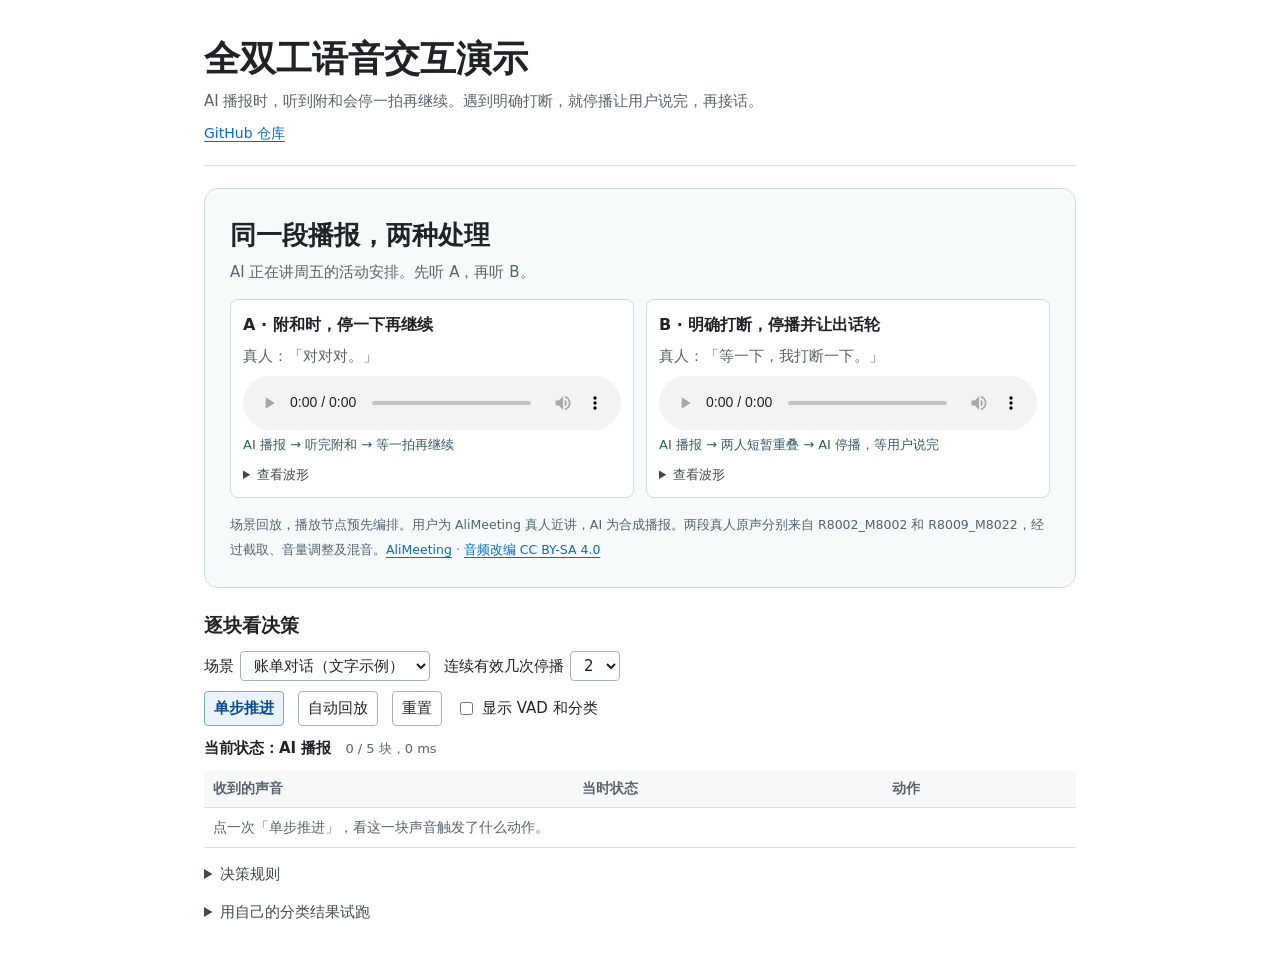
==== index.html @ 349e9e2e "Focus the demo on the two dialogue examples" ====
<!doctype html>
<html lang="zh-CN">
<head>
<meta charset="utf-8">
<meta name="viewport" content="width=device-width,initial-scale=1">
<title>全双工语音交互决策演示</title>
<style>
:root {
  color-scheme: light;
  --ink: #1f2328;
  --muted: #59636e;
  --line: #d8dee4;
  --link: #0969da;
}
* { box-sizing: border-box; }
body { margin: 0; color: var(--ink); background: #fff; font: 15px/1.65 system-ui, sans-serif; }
main { max-width: 920px; margin: auto; padding: 36px 24px 48px; }
h1, h2, h3, p { margin: 0; }
h1 { font-size: clamp(26px, 5vw, 36px); line-height: 1.25; }
h2 { font-size: 19px; margin-bottom: 8px; }
h3 { font-size: 15px; }
p, small { color: var(--muted); }
header { padding-bottom: 19px; border-bottom: 1px solid var(--line); }
header p { margin-top: 8px; }
a { color: var(--link); text-underline-offset: 3px; }
.source { display: inline-block; margin-top: 8px; font-size: 14px; }
section { margin-top: 22px; }
audio { display: block; width: min(100%, 490px); margin: 9px 0 6px; }
.controls, .outcomes { display: flex; flex-wrap: wrap; align-items: center; gap: 8px 14px; margin: 10px 0; }
label { display: inline-flex; align-items: center; flex-wrap: wrap; gap: 6px; }
button, select {
  max-width: 100%;
  font: inherit;
  color: inherit;
  background: #fff;
  border: 1px solid #a7b1bc;
  border-radius: 4px;
  padding: 4px 9px;
}
button { cursor: pointer; }
button.primary { background: #eaf3ff; border-color: #78a4d7; color: #084a98; font-weight: 650; }
button:disabled { opacity: .55; cursor: default; }
:focus-visible { outline: 2px solid var(--link); outline-offset: 3px; }
.outcomes { align-items: flex-start; padding: 9px 0; border-bottom: 1px solid var(--line); }
.outcomes > div { flex: 1 1 230px; }
.good { color: #1b6330; }
.bad { color: #a02734; }
.state { color: var(--ink); font-weight: 650; }
.replay-status { display: flex; flex-wrap: wrap; align-items: baseline; gap: 3px 14px; margin-top: 10px; }
#clock { font-size: 13px; font-variant-numeric: tabular-nums; }
.table-wrap { overflow-x: auto; margin-top: 9px; }
table { width: 100%; border-collapse: collapse; text-align: left; font-size: 14px; }
th, td { padding: 7px 9px; border-bottom: 1px solid var(--line); }
th { color: var(--muted); background: #f6f8fa; font-weight: 650; white-space: nowrap; }
td { overflow-wrap: anywhere; }
td:last-child { min-width: 146px; }
.tech { display: none; }
#replay:has(#technical:checked) .tech { display: table-cell; }
#replay:has(#technical:checked) .table-wrap table { min-width: 690px; }
#empty-log { padding: 8px 9px; border-bottom: 1px solid var(--line); font-size: 14px; }
details { margin-top: 14px; }
summary { cursor: pointer; color: #404953; }
details p { margin: 6px 0; }
textarea {
  display: block; width: 100%; min-height: 112px; padding: 8px;
  border: 1px solid #a7b1bc; border-radius: 4px; font: 14px/1.5 monospace; color: var(--ink);
}
[hidden] { display: none !important; }
@media (max-width: 540px) {
  main { padding: 22px 14px 36px; }
  th, td { padding: 6px; }
  td:last-child { min-width: 100px; }
}
.intent-demo { padding: clamp(16px, 3vw, 25px); border: 1px solid #cfdbe3; border-radius: 14px; background: #f6fafb; }
.intent-demo h2 { margin: 0 0 4px; font-size: clamp(20px, 4vw, 26px); }
.intent-grid { display: grid; grid-template-columns: repeat(2, minmax(0, 1fr)); gap: 12px; margin: 14px 0; }
.intent-card { min-width: 0; padding: 12px; border-radius: 8px; background: #fff; border: 1px solid #cfdbe3; }
.intent-card h3 { margin: 0 0 5px; font-size: 16px; }
.intent-card p { margin: 0; }
.intent-card audio { width: 100%; margin: 8px 0 4px; }
.intent-state { font-size: 13px; color: #345c66; }
.intent-demo small { color: #516472; }
@media(max-width:640px){ .intent-grid { grid-template-columns: 1fr; } }

.intent-waveforms { --intent-progress: 0%; margin-top: 8px; font-size: 13px; }
.intent-waveforms summary { cursor: pointer; }
.intent-track { margin-top: 6px; }
.intent-wave { position: relative; height: 35px; border-radius: 4px; color: #21739b; background: #e5edf2; overflow: hidden; }
.intent-track.user .intent-wave { color: #087858; background: #e1eeeb; }
.intent-wave svg { display: block; width: 100%; height: 100%; }
.intent-wave i { position: absolute; inset: 0 auto 0 var(--intent-progress); width: 2px; background: #163b54; transform: translateX(-1px); }
.intent-waveforms p { margin-top: 6px; color: #516472; }
</style>
</head>
<body>
<main>
<header>
<h1>全双工语音交互演示</h1>
<p>AI 播报时，听到附和会停一拍再继续。遇到明确打断，就停播让用户说完，再接话。</p>
<a class="source" href="https://github.com/EEexile/full-duplex-barge-in-demo">GitHub 仓库</a>
</header>

<section class="intent-demo" aria-labelledby="intent-title">
  <h2 id="intent-title">同一段播报，两种处理</h2>
  <p>AI 正在讲周五的活动安排。先听 A，再听 B。</p>
  <div class="intent-grid">
    <article class="intent-card">
      <h3>A · 附和时，停一下再继续</h3>
      <p>真人：「对对对。」</p>
      <audio controls preload="metadata" aria-label="真人附和，AI 停一下再继续" src="[data-uri]"></audio>
      <p class="intent-state" data-example="ack">AI 播报 → 听完附和 → 等一拍再继续</p>
      <details class="intent-waveforms">
        <summary>查看波形</summary>
        <div class="intent-track ai">
          <span>AI 播报</span>
          <div class="intent-wave" aria-hidden="true"><svg viewBox="0 0 144 36" preserveAspectRatio="none" focusable="false"><path d="M0 8.74v18.53 M1 8.30v19.39 M2 10.04v15.92 M3 9.72v16.57 M4 10.91v14.18 M5 10.30v15.39 M6 8.75v18.50 M7 9.81v16.37 M8 7.69v20.62 M9 11.68v12.64 M10 14.03v7.94 M11 5.84v24.31 M12 6.33v23.33 M13 11.15v13.70 M14 7.25v21.49 M15 6.61v22.78 M16 8.72v18.57 M17 9.53v16.94 M18 8.39v19.22 M19 10.18v15.64 M20 9.86v16.28 M21 9.84v16.33 M22 11.24v13.52 M46 7.91v20.18 M47 6.47v23.06 M48 9.31v17.39 M49 10.98v14.04 M50 13.69v8.62 M51 7.58v20.84 M52 7.84v20.32 M53 10.88v14.24 M54 6.98v22.04 M55 8.96v18.08 M56 7.57v20.86 M57 6.08v23.84 M58 7.45v21.11 M59 8.09v19.82 M60 5.84v24.31 M61 6.64v22.73 M62 11.71v12.57 M63 6.32v23.36 M64 6.24v23.52 M65 8.06v19.88 M66 9.53v16.94 M67 8.89v18.22 M68 6.18v23.63 M69 7.43v21.13 M70 11.26v13.47 M71 8.31v19.39 M72 8.55v18.90 M73 11.12v13.76 M74 10.64v14.71 M75 9.44v17.13 M76 13.59v8.82 M77 10.04v15.92 M78 8.20v19.60 M79 7.09v21.82 M80 13.03v9.93 M84 9.06v17.89 M85 6.99v22.03 M86 9.64v16.73 M87 12.50v11.01 M88 8.38v19.25 M89 8.08v19.83 M90 11.10v13.80 M91 9.91v16.18 M92 10.67v14.66 M93 13.27v9.45 M94 10.59v14.82 M95 10.51v14.99 M96 13.49v9.03 M97 10.75v14.49 M98 9.83v16.34 M99 12.65v10.71 M100 10.02v15.97 M101 9.94v16.12 M102 14.85v6.29 M103 9.48v17.04 M104 10.14v15.71 M105 5.95v24.10 M106 6.37v23.25 M107 11.03v13.93 M108 15.19v5.63 M109 7.62v20.75 M110 8.06v19.88 M111 9.38v17.25 M112 7.16v21.69 M113 7.49v21.02 M114 10.62v14.75 M115 13.03v9.95 M119 16.18v3.64 M120 9.41v17.18 M121 8.53v18.95 M122 12.25v11.50 M123 10.32v15.36 M124 10.07v15.87 M125 13.03v9.95 M126 10.22v15.57 M127 10.62v14.77 M128 7.94v20.11 M129 7.52v20.96 M130 9.46v17.08 M131 7.42v21.16 M132 6.31v23.39 M133 8.54v18.92 M134 7.82v20.36 M135 7.91v20.17 M136 9.75v16.49 M137 12.98v10.03 M138 8.59v18.82 M139 7.99v20.02 M140 11.74v12.51 M141 7.02v21.97 M142 7.15v21.70 M143 8.97v18.05" fill="none" stroke="currentColor" stroke-width=".72"/></svg><i></i></div>
        </div>
        <div class="intent-track user">
          <span>用户录音</span>
          <div class="intent-wave" aria-hidden="true"><svg viewBox="0 0 144 36" preserveAspectRatio="none" focusable="false"><path d="M21 5.84v24.32 M22 4.07v27.87 M23 4.29v27.43 M24 7.54v20.93 M25 10.61v14.79 M26 10.22v15.56 M27 9.98v16.05 M28 11.78v12.44 M29 10.29v15.41 M30 8.48v19.04 M31 8.33v19.33 M32 11.53v12.93" fill="none" stroke="currentColor" stroke-width=".72"/></svg><i></i></div>
        </div>
        <p>AI 听完附和后停一拍，再继续原话。</p>
      </details>
    </article>
    <article class="intent-card">
      <h3>B · 明确打断，停播并让出话轮</h3>
      <p>真人：「等一下，我打断一下。」</p>
      <audio controls preload="metadata" aria-label="真人明确打断，AI 停下来听" src="[data-uri]"></audio>
      <p class="intent-state" data-example="interrupt">AI 播报 → 两人短暂重叠 → AI 停播，等用户说完</p>
      <details class="intent-waveforms">
        <summary>查看波形</summary>
        <div class="intent-track ai">
          <span>AI 播报</span>
          <div class="intent-wave" aria-hidden="true"><svg viewBox="0 0 144 36" preserveAspectRatio="none" focusable="false"><path d="M0 8.30v19.39 M1 8.98v18.03 M2 9.72v16.57 M3 10.45v15.10 M4 8.75v18.50 M5 7.69v20.62 M6 11.07v13.87 M7 5.84v24.31 M8 5.92v24.17 M9 8.97v18.06 M10 6.61v22.78 M11 10.87v14.25 M12 8.39v19.22 M13 9.92v16.16 M14 9.84v16.33 M15 11.81v12.38 M16 7.19v21.61 M17 6.47v23.06 M18 10.12v15.76 M19 9.43v17.14 M20 7.58v20.84 M21 7.09v21.81 M22 6.98v22.04 M23 6.08v23.84 M24 7.19v21.61 M25 6.68v22.63 M26 5.84v24.31 M27 8.81v18.38 M28 6.24v23.52 M29 7.70v20.60 M30 10.71v14.58 M31 8.78v18.44 M32 11.28v13.43 M33 10.44v15.12 M34 10.78v14.45 M35 12.26v11.48 M36 13.65v8.70 M86 17.06v1.88 M87 10.16v15.68 M88 7.45v21.09 M89 6.20v23.60 M90 8.19v19.61 M93 10.48v15.05 M94 9.14v17.73 M95 10.71v14.58 M96 10.78v14.43 M97 6.49v23.01 M98 6.72v22.55 M99 10.11v15.79 M100 10.55v14.90 M101 6.89v22.22 M102 6.85v22.30 M103 7.25v21.50 M104 7.98v20.03 M105 11.64v12.72 M106 9.64v16.72 M107 8.07v19.86 M108 14.68v6.64 M110 9.34v17.32 M111 5.84v24.31 M112 11.32v13.37 M113 8.39v19.22 M114 9.16v17.69 M115 7.99v20.02 M116 8.52v18.96 M117 9.23v17.55 M118 10.31v15.39 M119 12.28v11.45 M120 12.29v11.42 M121 16.28v3.45 M123 6.76v22.49 M124 9.33v17.34 M125 11.14v13.72 M126 7.80v20.41 M127 9.54v16.93 M128 6.64v22.71 M129 6.22v23.57 M130 10.34v15.32 M131 10.63v14.74 M132 7.57v20.87 M133 9.59v16.82 M134 9.94v16.13 M135 10.65v14.69 M136 7.43v21.14 M137 7.68v20.65 M138 7.44v21.13 M139 11.74v12.52 M140 7.90v20.20 M141 8.48v19.04 M142 8.07v19.86 M143 8.38v19.23" fill="none" stroke="currentColor" stroke-width=".72"/></svg><i></i></div>
        </div>
        <div class="intent-track user">
          <span>用户录音</span>
          <div class="intent-wave" aria-hidden="true"><svg viewBox="0 0 144 36" preserveAspectRatio="none" focusable="false"><path d="M29 8.06v19.87 M30 7.25v21.50 M31 9.54v16.92 M32 5.10v25.79 M33 4.56v26.88 M34 6.35v23.31 M35 5.70v24.61 M36 9.54v16.91 M37 7.95v20.10 M38 7.61v20.78 M39 2.55v30.90 M40 2.27v31.46 M41 2.00v32.00 M42 6.13v23.74 M43 6.12v23.76 M44 6.73v22.53 M45 8.88v18.23 M46 13.43v9.14 M47 15.43v5.14 M48 6.77v22.46 M49 10.09v15.81 M50 11.39v13.23 M51 6.94v22.12 M52 4.00v27.99 M53 6.04v23.93 M54 4.74v26.52 M55 10.37v15.27 M56 10.42v15.16 M57 4.24v27.52 M58 3.54v28.91 M59 6.06v23.89 M60 4.55v26.89 M61 6.49v23.02 M62 8.00v19.99 M63 8.00v20.01 M64 8.47v19.05 M65 7.77v20.46 M66 9.36v17.28 M67 13.15v9.71 M68 5.81v24.38 M69 10.07v15.85 M70 4.91v26.18 M71 5.31v25.38 M72 10.37v15.25 M73 10.27v15.45 M74 10.03v15.93 M75 12.86v10.29 M76 11.99v12.03 M77 14.19v7.63 M78 14.23v7.54" fill="none" stroke="currentColor" stroke-width=".72"/></svg><i></i></div>
        </div>
        <p>用户开口后，蓝绿波形短暂重叠。AI 停播后，蓝色波形消失，等用户说完才回来。</p>
      </details>
    </article>
  </div>
  <small>场景回放，播放节点预先编排。用户为 AliMeeting 真人近讲，AI 为合成播报。两段真人原声分别来自 R8002_M8002 和 R8009_M8022，经过截取、音量调整及混音。<a href="https://www.openslr.org/119/">AliMeeting</a> · <a href="https://creativecommons.org/licenses/by-sa/4.0/">音频改编 CC BY-SA 4.0</a></small>
</section>

<section id="replay" aria-labelledby="demo-title">
<h2 id="demo-title">逐块看决策</h2>
<div class="controls">
<label>场景 <select id="scene">
<option value="dialogue">账单对话（文字示例）</option>
<option value="noise">播报时有噪声</option>
<option value="speech">播报时用户继续说</option>
<option value="filter">监听时过滤噪声</option>
<option value="backchannel">监听时听到「嗯嗯」</option>
<option value="custom" id="custom-option" disabled>自定义场景</option>
</select></label>
<label>连续有效几次停播 <select id="threshold"><option>2</option><option>3</option></select></label>
</div>
<p id="scenario"></p>
<div class="controls">
<button class="primary" id="step" type="button">单步推进</button>
<button id="play" type="button">自动回放</button>
<button id="reset" type="button">重置</button>
<label><input id="technical" type="checkbox"> 显示 VAD 和分类</label>
</div>
<div class="replay-status">
<p class="state" id="status" role="status"></p>
<p id="clock"></p>
</div>
<div class="outcomes" id="comparison" hidden aria-live="polite">
<div><h3>VAD 连续激活 500 ms</h3><p id="baseline"></p></div>
<div><h3>加入四分类和停播规则</h3><p id="policy"></p></div>
</div>
<div class="table-wrap" tabindex="0" aria-label="逐步决策记录">
<table>
<thead><tr><th scope="col" class="tech">时刻</th><th scope="col">收到的声音</th><th scope="col">当时状态</th><th scope="col" class="tech">VAD</th><th scope="col" class="tech">四分类</th><th scope="col" class="tech">二分类</th><th scope="col" class="tech">TurnSense</th><th scope="col">动作</th></tr></thead>
<tbody id="timeline"></tbody>
</table>
</div>
<p id="empty-log">点一次「单步推进」，看这一块声音触发了什么动作。</p>

<details>
<summary>决策规则</summary>
<p>VAD 通过后，系统按 AI 当前状态处理。播报时用 8k 电话信道四分类判断是否停播。监听时先过滤无效输入，剩下的交给 TurnSense 判断这句话是否说完整。</p>
</details>
<details>
<summary>用自己的分类结果试跑</summary>
<p id="input-help">每行填一个 JSON 数组，依次写输入说明、四分类编号和可选的 TurnSense 结果。<code>null</code> 表示 VAD 未激活。</p>
<form id="custom-form">
<div class="controls"><label>起始状态 <select id="initial-mode"><option value="speaking">AI 播报</option><option value="listening">AI 监听</option></select></label></div>
<label for="custom-input">分类结果（每行一块）</label>
<textarea id="custom-input" aria-describedby="input-help" spellcheck="false" required>["嗯嗯", 1]
["等一下", 3]
["我想查一下……", 2, "incomplete"]
["上个月的账单", 2, "complete"]</textarea>
<div class="controls"><button type="submit">载入自定义场景</button><span class="bad" id="custom-error" role="alert"></span></div>
</form>
</details>
</section>
</main>

<script src="decision.js"></script>
<script>
const { CHUNK_MS, INVALID, BACKCHANNEL, VALID, INTERRUPT, parseEvents, TurnController } = DuplexDecision;
const VAD_BASELINE_MS = 500;
const labels = ["0 · 无效", "1 · 附和", "2 · 有效发言", "3 · 明确打断"];
const turnLabels = { complete: "完整", incomplete: "未完整", invalid: "无效表达" };

// 每行是一个模拟到达事件。空类别表示 VAD 未激活。
const scenes = {
  dialogue: {
    initial: "speaking",
    description: "",
    events: [
      ["嗯嗯", BACKCHANNEL],
      ["等一下", INTERRUPT],
      ["我想查一下……", VALID, "incomplete"],
      ["上个月的账单", VALID, "complete"],
      ["嗯嗯", BACKCHANNEL]
    ]
  },
  noise: {
    initial: "speaking",
    description: "三块噪声都通过 VAD。第 1、3 块被误判为有效，中间一块把计数清零。",
    events: [["环境噪声", VALID], ["环境噪声", INVALID], ["环境噪声", VALID]]
  },
  speech: {
    initial: "speaking",
    description: "连续三块都是发言。把停播阈值从 2 改成 3，可以比较停播时刻。",
    events: [
      ["我想", VALID],
      ["再查一下", VALID],
      ["这笔账单……", VALID, "incomplete"]
    ]
  },
  filter: {
    initial: "listening",
    description: "VAD 拦住静音。通过 VAD 的那块噪声会被判为无效。",
    events: [
      ["静音", null],
      ["被 VAD 激活的噪声", INVALID],
      ["帮我查一下账单", VALID, "complete"]
    ]
  },
  backchannel: {
    initial: "listening",
    description: "「嗯嗯」通过有效性过滤，TurnSense 判为无效表达，AI 继续听。",
    events: [
      ["嗯嗯", BACKCHANNEL, "invalid"],
      ["等一下，我还有个……", INTERRUPT, "incomplete"],
      ["问题想问你", VALID, "complete"]
    ]
  }
};

const el = Object.fromEntries(
  ["scene", "threshold", "scenario", "play", "step", "reset", "clock", "status",
    "comparison", "baseline", "policy", "timeline", "empty-log",
    "custom-option", "custom-form", "initial-mode", "custom-input", "custom-error"]
    .map((id) => [id, document.getElementById(id)])
);
let position, controller, stopTime, lastAction, timer;

function stopTimer() {
  clearInterval(timer);
  timer = null;
}

function describe(result) {
  const actions = {
    vad_inactive: "VAD 未激活，维持状态",
    continue: controller.consecutive
      ? `继续播报 · 有效 ${controller.consecutive}/${controller.threshold}`
      : "继续播报",
    stop: `${result.reason === "explicit" ? "明确打断" : `连续 ${controller.threshold} 次有效`}，停播`,
    ignore_audio: "忽略输入，继续听",
    reply: "开始回复",
    ignore_turn: "忽略无效表达，继续听",
    wait: result.turn ? "继续等用户说完" : "缺少 TurnSense 结果，继续听",
  };
  const binaryLabels = { valid: "有效", invalid: "无效" };
  return [binaryLabels[result.binary] ?? "—", turnLabels[result.turn] ?? "—", actions[result.action]];
}

function modeName(current) {
  return current === "speaking" ? "AI 播报" : "AI 监听";
}

function render() {
  const scene = scenes[el.scene.value];
  const time = position * CHUNK_MS;
  const done = position === scene.events.length;
  el.scenario.textContent = scene.description;
  el.scenario.hidden = !scene.description;
  el.clock.textContent = `${position} / ${scene.events.length} 块，${time} ms`;
  el.status.textContent = `当前状态：${modeName(controller.mode)}${lastAction ? " · " + lastAction : ""}`;
  el["empty-log"].hidden = position !== 0;
  el.play.disabled = done;
  el.step.disabled = done || timer !== null;
  el.play.textContent = timer === null ? "自动回放" : "暂停回放";
  el.comparison.hidden = el.scene.value !== "noise";
  const baselineStopped = time >= VAD_BASELINE_MS;
  el.baseline.textContent = baselineStopped ? "500 ms 停播 · 误打断" : "继续播报";
  el.baseline.className = baselineStopped ? "bad" : "";
  el.policy.textContent = stopTime !== null ? `${stopTime} ms 停播 · 误打断` : done ? "继续播报 · 符合预期" : "继续播报";
  el.policy.className = stopTime !== null ? "bad" : done ? "good" : "";
}

function step() {
  const scene = scenes[el.scene.value];
  if (position === scene.events.length) return;
  const [sample, digit, turn] = scene.events[position++];
  const time = position * CHUNK_MS;
  const before = modeName(controller.mode);
  const result = controller.step(digit, turn);
  if (result.action === "stop") stopTime = time;
  const [binary, turnLabel, action] = describe(result);
  lastAction = action;

  const row = el.timeline.insertRow();
  const active = digit !== null;
  const values = [`${time} ms`, sample, before, active ? "通过" : "未激活",
    active ? labels[digit] : "—", binary, turnLabel, action];
  for (const [index, value] of values.entries()) {
    const cell = row.insertCell();
    cell.textContent = value;
    if (index === 0 || (index >= 3 && index <= 6)) cell.className = "tech";
  }
  if (position === scene.events.length) stopTimer();
  render();
}

function reset() {
  stopTimer();
  position = 0;
  controller = new TurnController(scenes[el.scene.value].initial, Number(el.threshold.value));
  stopTime = null;
  lastAction = "";
  el.timeline.replaceChildren();
  render();
}

el.play.addEventListener("click", () => {
  if (timer === null) {
    timer = setInterval(step, CHUNK_MS);
  } else {
    stopTimer();
  }
  render();
});
el.step.addEventListener("click", step);
el.reset.addEventListener("click", reset);
el.scene.addEventListener("change", reset);
el.threshold.addEventListener("change", reset);
el["custom-form"].addEventListener("submit", (event) => {
  event.preventDefault();
  const error = el["custom-error"];
  error.textContent = "";
  let events;
  try {
    events = parseEvents(el["custom-input"].value);
  } catch (failure) {
    error.textContent = failure.message;
    return;
  }
  scenes.custom = {
    initial: el["initial-mode"].value,
    description: "已载入。点「单步推进」查看每块的动作。",
    events
  };
  el["custom-option"].disabled = false;
  el.scene.value = "custom";
  reset();
});
reset();
</script>
<script>
(() => {
  const cards = [...document.querySelectorAll(".intent-card")];
  const phases = {
    ack: [[0, "AI 正在播报"], [1.615, "真人开始附和"], [1.705, "AI 暂停，听完「对对对」"], [2.475, "AI 停一拍，再继续原话"], [3.475, "AI 接着讲原来的安排"]],
    interrupt: [[0, "AI 正在播报"], [3.255, "真人插话，两边短暂重叠"], [3.995, "AI 停播，只听真人说"], [8.675, "真人说完，AI 等一拍"], [9.595, "AI 开始回应周五时间的问题"]],
  };
  for (const card of cards) {
    const audio = card.querySelector("audio");
    const label = card.querySelector(".intent-state");
    const initial = label.textContent;
    const waveform = card.querySelector(".intent-waveforms");
    const steps = phases[label.dataset.example];
    audio.addEventListener("play", () => {
      for (const other of cards) {
        const player = other.querySelector("audio");
        if (player !== audio) player.pause();
      }
    });
    function renderPlayback() {
      const percent = audio.duration > 0 ? audio.currentTime / audio.duration * 100 : 0;
      waveform.style.setProperty("--intent-progress", `${Math.min(100, percent)}%`);
      label.textContent = steps.reduce((text, [start, value]) => audio.currentTime >= start ? value : text, initial);
    }
    audio.addEventListener("timeupdate", renderPlayback);
    audio.addEventListener("seeked", renderPlayback);
    audio.addEventListener("ended", () => { label.textContent = initial; });
  }
})();
</script>
</body>
</html>
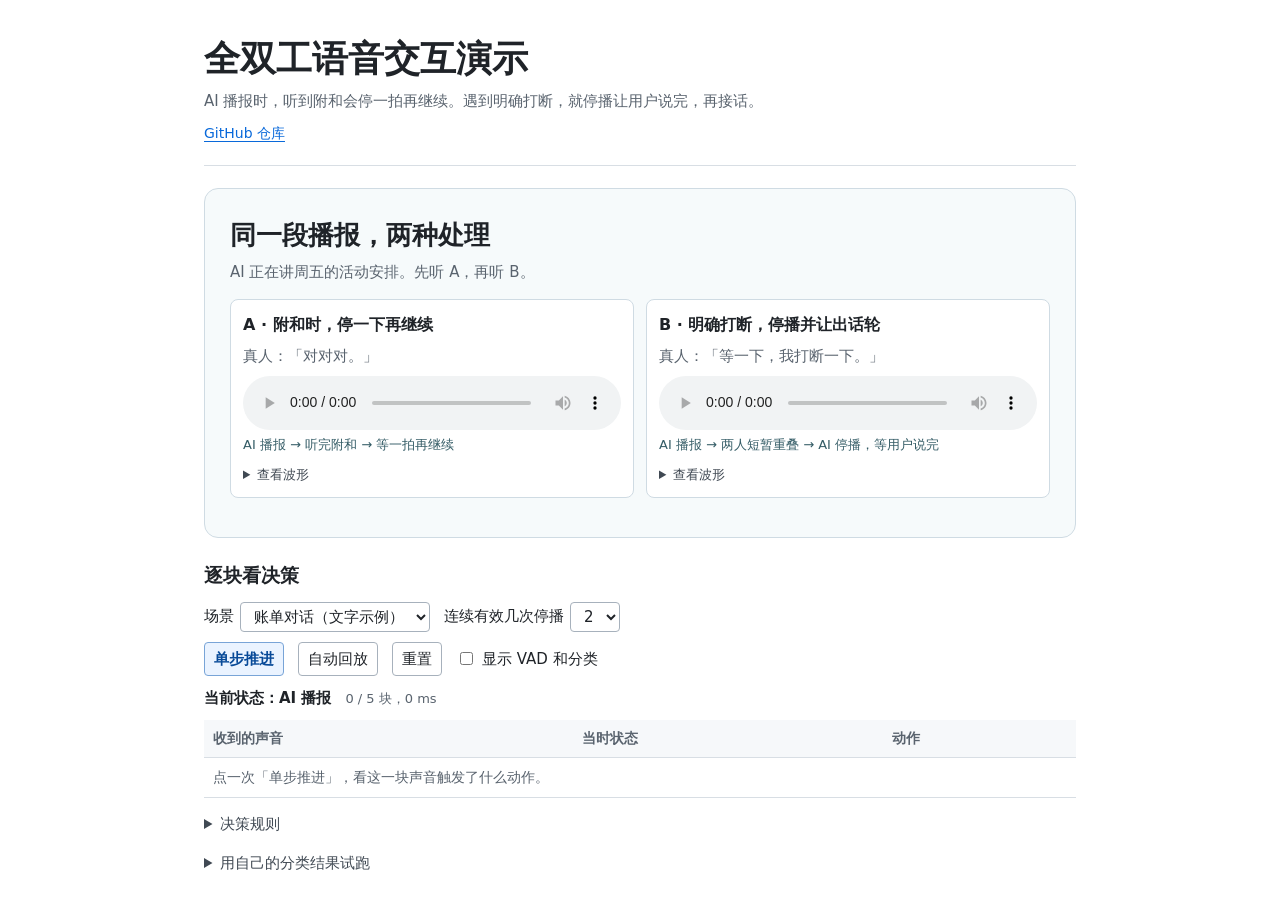
==== commit d0b9da7f: "Move recording credits to the README" ====
--- a/index.html
+++ b/index.html
@@ -79,7 +79,6 @@
 .intent-card p { margin: 0; }
 .intent-card audio { width: 100%; margin: 8px 0 4px; }
 .intent-state { font-size: 13px; color: #345c66; }
-.intent-demo small { color: #516472; }
 @media(max-width:640px){ .intent-grid { grid-template-columns: 1fr; } }
 
 .intent-waveforms { --intent-progress: 0%; margin-top: 8px; font-size: 13px; }
@@ -141,7 +140,6 @@
       </details>
     </article>
   </div>
-  <small>场景回放，播放节点预先编排。用户为 AliMeeting 真人近讲，AI 为合成播报。两段真人原声分别来自 R8002_M8002 和 R8009_M8022，经过截取、音量调整及混音。<a href="https://www.openslr.org/119/">AliMeeting</a> · <a href="https://creativecommons.org/licenses/by-sa/4.0/">音频改编 CC BY-SA 4.0</a></small>
 </section>
 
 <section id="replay" aria-labelledby="demo-title">
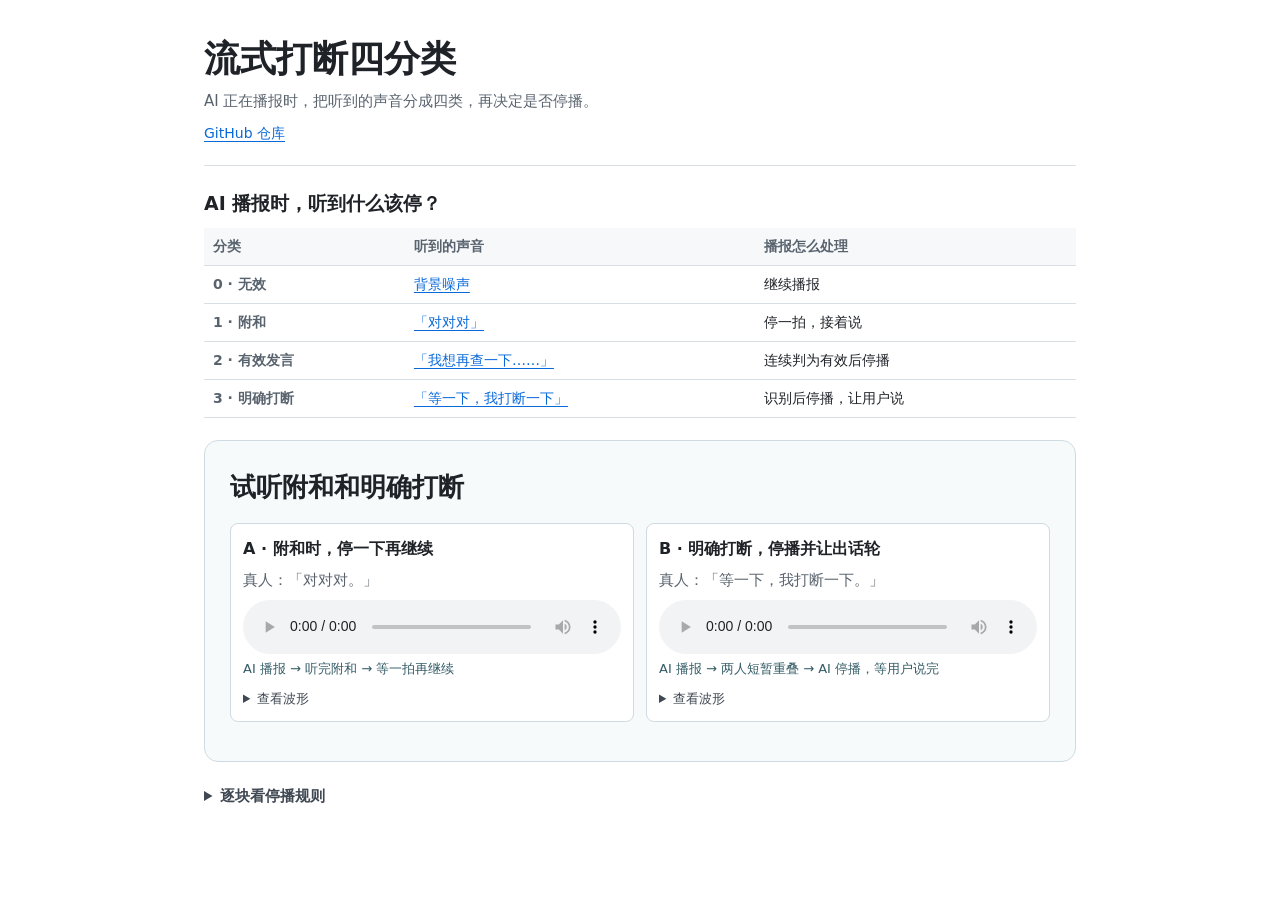
==== commit 3352f325: "Lead with the four barge-in classes" ====
--- a/index.html
+++ b/index.html
@@ -3,7 +3,7 @@
 <head>
 <meta charset="utf-8">
 <meta name="viewport" content="width=device-width,initial-scale=1">
-<title>全双工语音交互决策演示</title>
+<title>流式打断四分类 Demo</title>
 <style>
 :root {
   color-scheme: light;
@@ -46,6 +46,9 @@
 .good { color: #1b6330; }
 .bad { color: #a02734; }
 .state { color: var(--ink); font-weight: 650; }
+#replay { margin-top: 22px; }
+#replay > summary { font-weight: 600; }
+.class-table th[scope="row"] { background: transparent; white-space: nowrap; }
 .replay-status { display: flex; flex-wrap: wrap; align-items: baseline; gap: 3px 14px; margin-top: 10px; }
 #clock { font-size: 13px; font-variant-numeric: tabular-nums; }
 .table-wrap { overflow-x: auto; margin-top: 9px; }
@@ -94,16 +97,30 @@
 <body>
 <main>
 <header>
-<h1>全双工语音交互演示</h1>
-<p>AI 播报时，听到附和会停一拍再继续。遇到明确打断，就停播让用户说完，再接话。</p>
+<h1>流式打断四分类</h1>
+<p>AI 正在播报时，把听到的声音分成四类，再决定是否停播。</p>
 <a class="source" href="https://github.com/EEexile/full-duplex-barge-in-demo">GitHub 仓库</a>
 </header>
 
+<section aria-labelledby="classes-title">
+<h2 id="classes-title">AI 播报时，听到什么该停？</h2>
+<div class="table-wrap">
+<table class="class-table">
+<thead><tr><th scope="col">分类</th><th scope="col">听到的声音</th><th scope="col">播报怎么处理</th></tr></thead>
+<tbody>
+<tr><th scope="row">0 · 无效</th><td><a href="#replay" data-replay-scene="invalid">背景噪声</a></td><td>继续播报</td></tr>
+<tr><th scope="row">1 · 附和</th><td><a href="#example-ack">「对对对」</a></td><td>停一拍，接着说</td></tr>
+<tr><th scope="row">2 · 有效发言</th><td><a href="#replay" data-replay-scene="speech">「我想再查一下……」</a></td><td>连续判为有效后停播</td></tr>
+<tr><th scope="row">3 · 明确打断</th><td><a href="#example-interrupt">「等一下，我打断一下」</a></td><td>识别后停播，让用户说</td></tr>
+</tbody>
+</table>
+</div>
+</section>
+
 <section class="intent-demo" aria-labelledby="intent-title">
-  <h2 id="intent-title">同一段播报，两种处理</h2>
-  <p>AI 正在讲周五的活动安排。先听 A，再听 B。</p>
+  <h2 id="intent-title">试听附和和明确打断</h2>
   <div class="intent-grid">
-    <article class="intent-card">
+    <article class="intent-card" id="example-ack">
       <h3>A · 附和时，停一下再继续</h3>
       <p>真人：「对对对。」</p>
       <audio controls preload="metadata" aria-label="真人附和，AI 停一下再继续" src="[data-uri]"></audio>
@@ -121,7 +138,7 @@
         <p>AI 听完附和后停一拍，再继续原话。</p>
       </details>
     </article>
-    <article class="intent-card">
+    <article class="intent-card" id="example-interrupt">
       <h3>B · 明确打断，停播并让出话轮</h3>
       <p>真人：「等一下，我打断一下。」</p>
       <audio controls preload="metadata" aria-label="真人明确打断，AI 停下来听" src="[data-uri]"></audio>
@@ -142,12 +159,14 @@
   </div>
 </section>
 
-<section id="replay" aria-labelledby="demo-title">
-<h2 id="demo-title">逐块看决策</h2>
+<details id="replay">
+<summary>逐块看停播规则</summary>
+<p>用预设分类结果回放。</p>
 <div class="controls">
 <label>场景 <select id="scene">
 <option value="dialogue">账单对话（文字示例）</option>
-<option value="noise">播报时有噪声</option>
+<option value="invalid">播报时听到背景噪声</option>
+<option value="noise">噪声误停对照</option>
 <option value="speech">播报时用户继续说</option>
 <option value="filter">监听时过滤噪声</option>
 <option value="backchannel">监听时听到「嗯嗯」</option>
@@ -195,7 +214,7 @@
 <div class="controls"><button type="submit">载入自定义场景</button><span class="bad" id="custom-error" role="alert"></span></div>
 </form>
 </details>
-</section>
+</details>
 </main>
 
 <script src="decision.js"></script>
@@ -217,6 +236,11 @@
       ["上个月的账单", VALID, "complete"],
       ["嗯嗯", BACKCHANNEL]
     ]
+  },
+  invalid: {
+    initial: "speaking",
+    description: "背景噪声通过 VAD，四分类判为无效，AI 继续播报。",
+    events: [["背景噪声", INVALID]]
   },
   noise: {
     initial: "speaking",
@@ -253,7 +277,7 @@
 };
 
 const el = Object.fromEntries(
-  ["scene", "threshold", "scenario", "play", "step", "reset", "clock", "status",
+  ["scene", "threshold", "scenario", "play", "step", "reset", "clock", "status", "technical",
     "comparison", "baseline", "policy", "timeline", "empty-log",
     "custom-option", "custom-form", "initial-mode", "custom-input", "custom-error"]
     .map((id) => [id, document.getElementById(id)])
@@ -351,6 +375,16 @@
 el.reset.addEventListener("click", reset);
 el.scene.addEventListener("change", reset);
 el.threshold.addEventListener("change", reset);
+const replay = document.getElementById("replay");
+for (const example of document.querySelectorAll("[data-replay-scene]")) {
+  example.addEventListener("click", () => {
+    replay.open = true;
+    el.scene.value = example.dataset.replayScene;
+    reset();
+    el.technical.checked = true;
+    step();
+  });
+}
 el["custom-form"].addEventListener("submit", (event) => {
   event.preventDefault();
   const error = el["custom-error"];
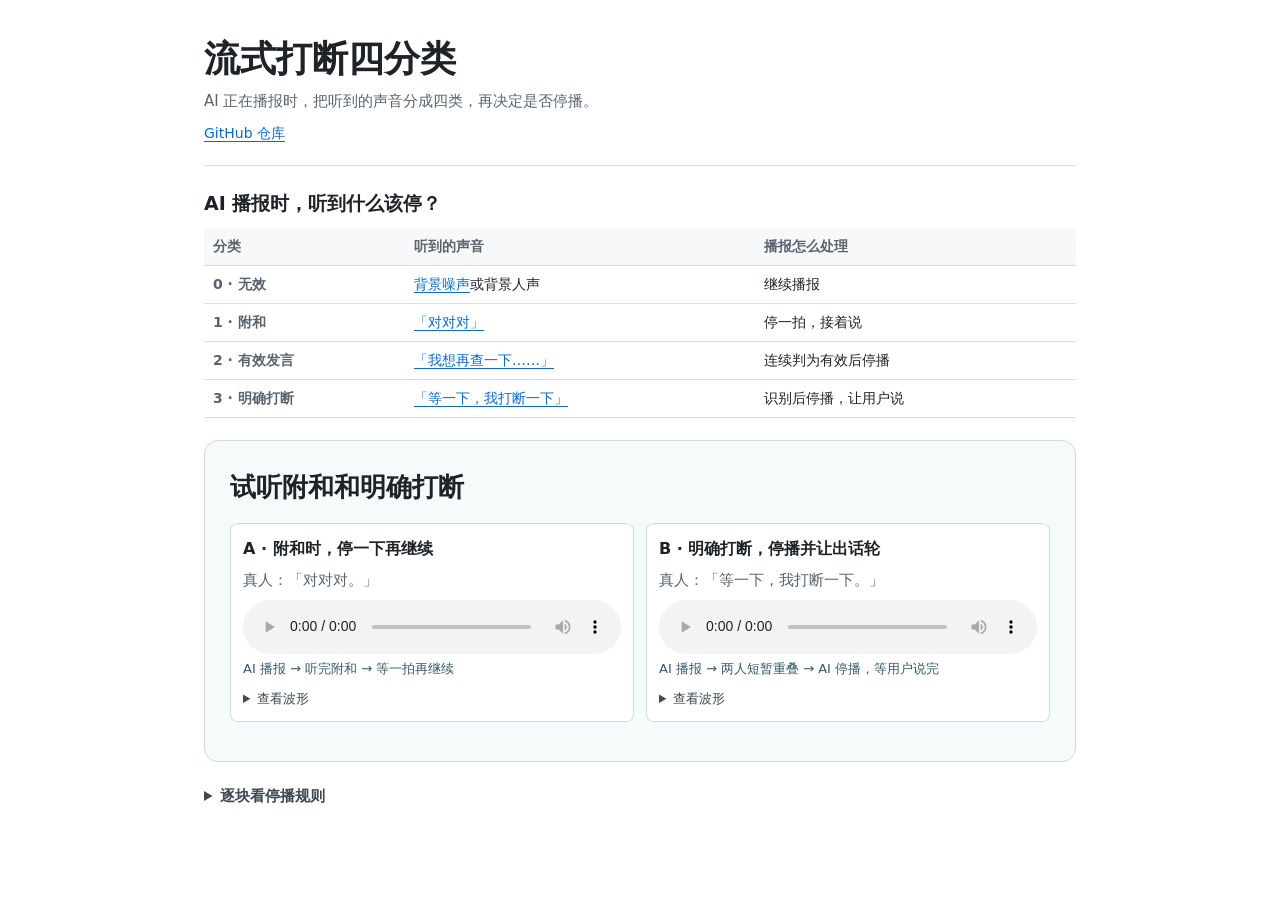
==== commit 31bfafbc: "Include background speech in invalid examples" ====
--- a/index.html
+++ b/index.html
@@ -108,7 +108,7 @@
 <table class="class-table">
 <thead><tr><th scope="col">分类</th><th scope="col">听到的声音</th><th scope="col">播报怎么处理</th></tr></thead>
 <tbody>
-<tr><th scope="row">0 · 无效</th><td><a href="#replay" data-replay-scene="invalid">背景噪声</a></td><td>继续播报</td></tr>
+<tr><th scope="row">0 · 无效</th><td><a href="#replay" data-replay-scene="invalid">背景噪声</a>或背景人声</td><td>继续播报</td></tr>
 <tr><th scope="row">1 · 附和</th><td><a href="#example-ack">「对对对」</a></td><td>停一拍，接着说</td></tr>
 <tr><th scope="row">2 · 有效发言</th><td><a href="#replay" data-replay-scene="speech">「我想再查一下……」</a></td><td>连续判为有效后停播</td></tr>
 <tr><th scope="row">3 · 明确打断</th><td><a href="#example-interrupt">「等一下，我打断一下」</a></td><td>识别后停播，让用户说</td></tr>
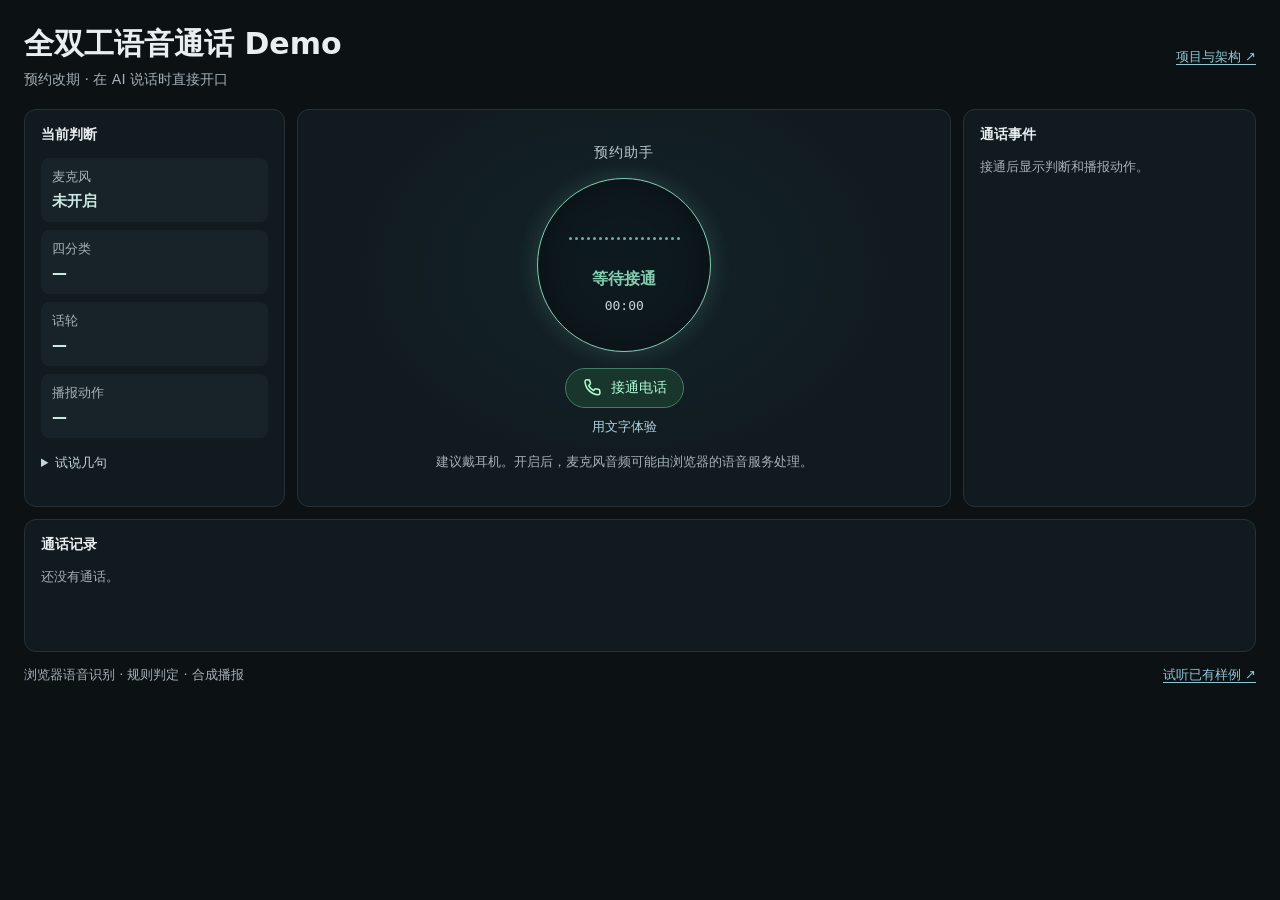
==== commit 106604a3: "Add live phone-call interaction demo" ====
--- a/index.html
+++ b/index.html
@@ -3,439 +3,71 @@
 <head>
 <meta charset="utf-8">
 <meta name="viewport" content="width=device-width,initial-scale=1">
-<title>流式打断四分类 Demo</title>
-<style>
-:root {
-  color-scheme: light;
-  --ink: #1f2328;
-  --muted: #59636e;
-  --line: #d8dee4;
-  --link: #0969da;
-}
-* { box-sizing: border-box; }
-body { margin: 0; color: var(--ink); background: #fff; font: 15px/1.65 system-ui, sans-serif; }
-main { max-width: 920px; margin: auto; padding: 36px 24px 48px; }
-h1, h2, h3, p { margin: 0; }
-h1 { font-size: clamp(26px, 5vw, 36px); line-height: 1.25; }
-h2 { font-size: 19px; margin-bottom: 8px; }
-h3 { font-size: 15px; }
-p, small { color: var(--muted); }
-header { padding-bottom: 19px; border-bottom: 1px solid var(--line); }
-header p { margin-top: 8px; }
-a { color: var(--link); text-underline-offset: 3px; }
-.source { display: inline-block; margin-top: 8px; font-size: 14px; }
-section { margin-top: 22px; }
-audio { display: block; width: min(100%, 490px); margin: 9px 0 6px; }
-.controls, .outcomes { display: flex; flex-wrap: wrap; align-items: center; gap: 8px 14px; margin: 10px 0; }
-label { display: inline-flex; align-items: center; flex-wrap: wrap; gap: 6px; }
-button, select {
-  max-width: 100%;
-  font: inherit;
-  color: inherit;
-  background: #fff;
-  border: 1px solid #a7b1bc;
-  border-radius: 4px;
-  padding: 4px 9px;
-}
-button { cursor: pointer; }
-button.primary { background: #eaf3ff; border-color: #78a4d7; color: #084a98; font-weight: 650; }
-button:disabled { opacity: .55; cursor: default; }
-:focus-visible { outline: 2px solid var(--link); outline-offset: 3px; }
-.outcomes { align-items: flex-start; padding: 9px 0; border-bottom: 1px solid var(--line); }
-.outcomes > div { flex: 1 1 230px; }
-.good { color: #1b6330; }
-.bad { color: #a02734; }
-.state { color: var(--ink); font-weight: 650; }
-#replay { margin-top: 22px; }
-#replay > summary { font-weight: 600; }
-.class-table th[scope="row"] { background: transparent; white-space: nowrap; }
-.replay-status { display: flex; flex-wrap: wrap; align-items: baseline; gap: 3px 14px; margin-top: 10px; }
-#clock { font-size: 13px; font-variant-numeric: tabular-nums; }
-.table-wrap { overflow-x: auto; margin-top: 9px; }
-table { width: 100%; border-collapse: collapse; text-align: left; font-size: 14px; }
-th, td { padding: 7px 9px; border-bottom: 1px solid var(--line); }
-th { color: var(--muted); background: #f6f8fa; font-weight: 650; white-space: nowrap; }
-td { overflow-wrap: anywhere; }
-td:last-child { min-width: 146px; }
-.tech { display: none; }
-#replay:has(#technical:checked) .tech { display: table-cell; }
-#replay:has(#technical:checked) .table-wrap table { min-width: 690px; }
-#empty-log { padding: 8px 9px; border-bottom: 1px solid var(--line); font-size: 14px; }
-details { margin-top: 14px; }
-summary { cursor: pointer; color: #404953; }
-details p { margin: 6px 0; }
-textarea {
-  display: block; width: 100%; min-height: 112px; padding: 8px;
-  border: 1px solid #a7b1bc; border-radius: 4px; font: 14px/1.5 monospace; color: var(--ink);
-}
-[hidden] { display: none !important; }
-@media (max-width: 540px) {
-  main { padding: 22px 14px 36px; }
-  th, td { padding: 6px; }
-  td:last-child { min-width: 100px; }
-}
-.intent-demo { padding: clamp(16px, 3vw, 25px); border: 1px solid #cfdbe3; border-radius: 14px; background: #f6fafb; }
-.intent-demo h2 { margin: 0 0 4px; font-size: clamp(20px, 4vw, 26px); }
-.intent-grid { display: grid; grid-template-columns: repeat(2, minmax(0, 1fr)); gap: 12px; margin: 14px 0; }
-.intent-card { min-width: 0; padding: 12px; border-radius: 8px; background: #fff; border: 1px solid #cfdbe3; }
-.intent-card h3 { margin: 0 0 5px; font-size: 16px; }
-.intent-card p { margin: 0; }
-.intent-card audio { width: 100%; margin: 8px 0 4px; }
-.intent-state { font-size: 13px; color: #345c66; }
-@media(max-width:640px){ .intent-grid { grid-template-columns: 1fr; } }
-
-.intent-waveforms { --intent-progress: 0%; margin-top: 8px; font-size: 13px; }
-.intent-waveforms summary { cursor: pointer; }
-.intent-track { margin-top: 6px; }
-.intent-wave { position: relative; height: 35px; border-radius: 4px; color: #21739b; background: #e5edf2; overflow: hidden; }
-.intent-track.user .intent-wave { color: #087858; background: #e1eeeb; }
-.intent-wave svg { display: block; width: 100%; height: 100%; }
-.intent-wave i { position: absolute; inset: 0 auto 0 var(--intent-progress); width: 2px; background: #163b54; transform: translateX(-1px); }
-.intent-waveforms p { margin-top: 6px; color: #516472; }
-</style>
+<meta name="theme-color" content="#101619">
+<title>全双工语音通话 Demo</title>
+<link rel="stylesheet" href="call.css">
+<script src="call.js" defer></script>
 </head>
 <body>
 <main>
-<header>
-<h1>流式打断四分类</h1>
-<p>AI 正在播报时，把听到的声音分成四类，再决定是否停播。</p>
-<a class="source" href="https://github.com/EEexile/full-duplex-barge-in-demo">GitHub 仓库</a>
-</header>
-
-<section aria-labelledby="classes-title">
-<h2 id="classes-title">AI 播报时，听到什么该停？</h2>
-<div class="table-wrap">
-<table class="class-table">
-<thead><tr><th scope="col">分类</th><th scope="col">听到的声音</th><th scope="col">播报怎么处理</th></tr></thead>
-<tbody>
-<tr><th scope="row">0 · 无效</th><td><a href="#replay" data-replay-scene="invalid">背景噪声</a>或背景人声</td><td>继续播报</td></tr>
-<tr><th scope="row">1 · 附和</th><td><a href="#example-ack">「对对对」</a></td><td>停一拍，接着说</td></tr>
-<tr><th scope="row">2 · 有效发言</th><td><a href="#replay" data-replay-scene="speech">「我想再查一下……」</a></td><td>连续判为有效后停播</td></tr>
-<tr><th scope="row">3 · 明确打断</th><td><a href="#example-interrupt">「等一下，我打断一下」</a></td><td>识别后停播，让用户说</td></tr>
-</tbody>
-</table>
-</div>
-</section>
-
-<section class="intent-demo" aria-labelledby="intent-title">
-  <h2 id="intent-title">试听附和和明确打断</h2>
-  <div class="intent-grid">
-    <article class="intent-card" id="example-ack">
-      <h3>A · 附和时，停一下再继续</h3>
-      <p>真人：「对对对。」</p>
-      <audio controls preload="metadata" aria-label="真人附和，AI 停一下再继续" src="[data-uri]"></audio>
-      <p class="intent-state" data-example="ack">AI 播报 → 听完附和 → 等一拍再继续</p>
-      <details class="intent-waveforms">
-        <summary>查看波形</summary>
-        <div class="intent-track ai">
-          <span>AI 播报</span>
-          <div class="intent-wave" aria-hidden="true"><svg viewBox="0 0 144 36" preserveAspectRatio="none" focusable="false"><path d="M0 8.74v18.53 M1 8.30v19.39 M2 10.04v15.92 M3 9.72v16.57 M4 10.91v14.18 M5 10.30v15.39 M6 8.75v18.50 M7 9.81v16.37 M8 7.69v20.62 M9 11.68v12.64 M10 14.03v7.94 M11 5.84v24.31 M12 6.33v23.33 M13 11.15v13.70 M14 7.25v21.49 M15 6.61v22.78 M16 8.72v18.57 M17 9.53v16.94 M18 8.39v19.22 M19 10.18v15.64 M20 9.86v16.28 M21 9.84v16.33 M22 11.24v13.52 M46 7.91v20.18 M47 6.47v23.06 M48 9.31v17.39 M49 10.98v14.04 M50 13.69v8.62 M51 7.58v20.84 M52 7.84v20.32 M53 10.88v14.24 M54 6.98v22.04 M55 8.96v18.08 M56 7.57v20.86 M57 6.08v23.84 M58 7.45v21.11 M59 8.09v19.82 M60 5.84v24.31 M61 6.64v22.73 M62 11.71v12.57 M63 6.32v23.36 M64 6.24v23.52 M65 8.06v19.88 M66 9.53v16.94 M67 8.89v18.22 M68 6.18v23.63 M69 7.43v21.13 M70 11.26v13.47 M71 8.31v19.39 M72 8.55v18.90 M73 11.12v13.76 M74 10.64v14.71 M75 9.44v17.13 M76 13.59v8.82 M77 10.04v15.92 M78 8.20v19.60 M79 7.09v21.82 M80 13.03v9.93 M84 9.06v17.89 M85 6.99v22.03 M86 9.64v16.73 M87 12.50v11.01 M88 8.38v19.25 M89 8.08v19.83 M90 11.10v13.80 M91 9.91v16.18 M92 10.67v14.66 M93 13.27v9.45 M94 10.59v14.82 M95 10.51v14.99 M96 13.49v9.03 M97 10.75v14.49 M98 9.83v16.34 M99 12.65v10.71 M100 10.02v15.97 M101 9.94v16.12 M102 14.85v6.29 M103 9.48v17.04 M104 10.14v15.71 M105 5.95v24.10 M106 6.37v23.25 M107 11.03v13.93 M108 15.19v5.63 M109 7.62v20.75 M110 8.06v19.88 M111 9.38v17.25 M112 7.16v21.69 M113 7.49v21.02 M114 10.62v14.75 M115 13.03v9.95 M119 16.18v3.64 M120 9.41v17.18 M121 8.53v18.95 M122 12.25v11.50 M123 10.32v15.36 M124 10.07v15.87 M125 13.03v9.95 M126 10.22v15.57 M127 10.62v14.77 M128 7.94v20.11 M129 7.52v20.96 M130 9.46v17.08 M131 7.42v21.16 M132 6.31v23.39 M133 8.54v18.92 M134 7.82v20.36 M135 7.91v20.17 M136 9.75v16.49 M137 12.98v10.03 M138 8.59v18.82 M139 7.99v20.02 M140 11.74v12.51 M141 7.02v21.97 M142 7.15v21.70 M143 8.97v18.05" fill="none" stroke="currentColor" stroke-width=".72"/></svg><i></i></div>
-        </div>
-        <div class="intent-track user">
-          <span>用户录音</span>
-          <div class="intent-wave" aria-hidden="true"><svg viewBox="0 0 144 36" preserveAspectRatio="none" focusable="false"><path d="M21 5.84v24.32 M22 4.07v27.87 M23 4.29v27.43 M24 7.54v20.93 M25 10.61v14.79 M26 10.22v15.56 M27 9.98v16.05 M28 11.78v12.44 M29 10.29v15.41 M30 8.48v19.04 M31 8.33v19.33 M32 11.53v12.93" fill="none" stroke="currentColor" stroke-width=".72"/></svg><i></i></div>
-        </div>
-        <p>AI 听完附和后停一拍，再继续原话。</p>
+  <header class="page-header">
+    <div><h1>全双工语音通话 Demo</h1><p>预约改期 · 在 AI 说话时直接开口</p></div>
+    <a href="https://github.com/EEexile/full-duplex-barge-in-demo">项目与架构 ↗</a>
+  </header>
+  <div class="dashboard">
+    <section class="panel signals" aria-labelledby="signal-title">
+      <h2 id="signal-title">当前判断</h2>
+      <dl>
+        <div><dt>麦克风</dt><dd id="mic-state">未开启</dd></div>
+        <div><dt>四分类</dt><dd id="classification">—</dd></div>
+        <div><dt>话轮</dt><dd id="turn-state">—</dd></div>
+        <div><dt>播报动作</dt><dd id="playback-state">—</dd></div>
+      </dl>
+      <details><summary>试说几句</summary>
+        <ul>
+          <li>「对对对」<span>停一拍，接着说</span></li>
+          <li>「我想改一下预约」<span>听清发言后停播</span></li>
+          <li>「等一下」<span>识别后停播，让你说</span></li>
+          <li>「我想改到……」<span>接着说「明天下午四点」</span></li>
+        </ul>
       </details>
-    </article>
-    <article class="intent-card" id="example-interrupt">
-      <h3>B · 明确打断，停播并让出话轮</h3>
-      <p>真人：「等一下，我打断一下。」</p>
-      <audio controls preload="metadata" aria-label="真人明确打断，AI 停下来听" src="[data-uri]"></audio>
-      <p class="intent-state" data-example="interrupt">AI 播报 → 两人短暂重叠 → AI 停播，等用户说完</p>
-      <details class="intent-waveforms">
-        <summary>查看波形</summary>
-        <div class="intent-track ai">
-          <span>AI 播报</span>
-          <div class="intent-wave" aria-hidden="true"><svg viewBox="0 0 144 36" preserveAspectRatio="none" focusable="false"><path d="M0 8.30v19.39 M1 8.98v18.03 M2 9.72v16.57 M3 10.45v15.10 M4 8.75v18.50 M5 7.69v20.62 M6 11.07v13.87 M7 5.84v24.31 M8 5.92v24.17 M9 8.97v18.06 M10 6.61v22.78 M11 10.87v14.25 M12 8.39v19.22 M13 9.92v16.16 M14 9.84v16.33 M15 11.81v12.38 M16 7.19v21.61 M17 6.47v23.06 M18 10.12v15.76 M19 9.43v17.14 M20 7.58v20.84 M21 7.09v21.81 M22 6.98v22.04 M23 6.08v23.84 M24 7.19v21.61 M25 6.68v22.63 M26 5.84v24.31 M27 8.81v18.38 M28 6.24v23.52 M29 7.70v20.60 M30 10.71v14.58 M31 8.78v18.44 M32 11.28v13.43 M33 10.44v15.12 M34 10.78v14.45 M35 12.26v11.48 M36 13.65v8.70 M86 17.06v1.88 M87 10.16v15.68 M88 7.45v21.09 M89 6.20v23.60 M90 8.19v19.61 M93 10.48v15.05 M94 9.14v17.73 M95 10.71v14.58 M96 10.78v14.43 M97 6.49v23.01 M98 6.72v22.55 M99 10.11v15.79 M100 10.55v14.90 M101 6.89v22.22 M102 6.85v22.30 M103 7.25v21.50 M104 7.98v20.03 M105 11.64v12.72 M106 9.64v16.72 M107 8.07v19.86 M108 14.68v6.64 M110 9.34v17.32 M111 5.84v24.31 M112 11.32v13.37 M113 8.39v19.22 M114 9.16v17.69 M115 7.99v20.02 M116 8.52v18.96 M117 9.23v17.55 M118 10.31v15.39 M119 12.28v11.45 M120 12.29v11.42 M121 16.28v3.45 M123 6.76v22.49 M124 9.33v17.34 M125 11.14v13.72 M126 7.80v20.41 M127 9.54v16.93 M128 6.64v22.71 M129 6.22v23.57 M130 10.34v15.32 M131 10.63v14.74 M132 7.57v20.87 M133 9.59v16.82 M134 9.94v16.13 M135 10.65v14.69 M136 7.43v21.14 M137 7.68v20.65 M138 7.44v21.13 M139 11.74v12.52 M140 7.90v20.20 M141 8.48v19.04 M142 8.07v19.86 M143 8.38v19.23" fill="none" stroke="currentColor" stroke-width=".72"/></svg><i></i></div>
-        </div>
-        <div class="intent-track user">
-          <span>用户录音</span>
-          <div class="intent-wave" aria-hidden="true"><svg viewBox="0 0 144 36" preserveAspectRatio="none" focusable="false"><path d="M29 8.06v19.87 M30 7.25v21.50 M31 9.54v16.92 M32 5.10v25.79 M33 4.56v26.88 M34 6.35v23.31 M35 5.70v24.61 M36 9.54v16.91 M37 7.95v20.10 M38 7.61v20.78 M39 2.55v30.90 M40 2.27v31.46 M41 2.00v32.00 M42 6.13v23.74 M43 6.12v23.76 M44 6.73v22.53 M45 8.88v18.23 M46 13.43v9.14 M47 15.43v5.14 M48 6.77v22.46 M49 10.09v15.81 M50 11.39v13.23 M51 6.94v22.12 M52 4.00v27.99 M53 6.04v23.93 M54 4.74v26.52 M55 10.37v15.27 M56 10.42v15.16 M57 4.24v27.52 M58 3.54v28.91 M59 6.06v23.89 M60 4.55v26.89 M61 6.49v23.02 M62 8.00v19.99 M63 8.00v20.01 M64 8.47v19.05 M65 7.77v20.46 M66 9.36v17.28 M67 13.15v9.71 M68 5.81v24.38 M69 10.07v15.85 M70 4.91v26.18 M71 5.31v25.38 M72 10.37v15.25 M73 10.27v15.45 M74 10.03v15.93 M75 12.86v10.29 M76 11.99v12.03 M77 14.19v7.63 M78 14.23v7.54" fill="none" stroke="currentColor" stroke-width=".72"/></svg><i></i></div>
-        </div>
-        <p>用户开口后，蓝绿波形短暂重叠。AI 停播后，蓝色波形消失，等用户说完才回来。</p>
-      </details>
-    </article>
+    </section>
+    <section class="panel phone" aria-label="预约助手通话">
+      <p class="call-name">预约助手</p>
+      <div class="orb" id="orb" data-phase="idle">
+        <div class="wave" id="wave" aria-hidden="true"></div>
+        <strong id="call-state" role="status">等待接通</strong>
+        <time id="elapsed">00:00</time>
+      </div>
+      <button id="call" class="call-button">
+        <svg aria-hidden="true" viewBox="0 0 24 24" width="22" height="22" fill="none" stroke="currentColor" stroke-width="1.7"><path d="M8.1 3.4 5.5 3a2 2 0 0 0-2.2 2.1c.5 7.6 6.6 13.7 14.2 14.2a2 2 0 0 0 2.1-2.2l-.4-2.6a1 1 0 0 0-.7-.8l-3.2-.9a1 1 0 0 0-1 .2l-1.7 1.7a13.4 13.4 0 0 1-5.3-5.3L9 7.7a1 1 0 0 0 .2-1l-.9-3.2Z"/></svg>
+        <span>接通电话</span>
+      </button>
+      <button id="text-call" class="quiet-button">用文字体验</button>
+      <p class="note" id="hint">建议戴耳机。开启后，麦克风音频可能由浏览器的语音服务处理。</p>
+      <form id="message" hidden>
+        <label class="sr-only" for="message-text">输入你想说的话</label>
+        <input id="message-text" maxlength="120" placeholder="比如：等一下" autocomplete="off" required>
+        <button type="submit">发送</button>
+      </form>
+      <div class="shortcuts" id="shortcuts" hidden aria-label="试说台词">
+        <button type="button">对对对</button><button type="button">等一下</button><button type="button">我想改到</button><button type="button">明天下午四点</button>
+      </div>
+    </section>
+    <section class="panel trace" aria-labelledby="trace-title">
+      <h2 id="trace-title">通话事件</h2>
+      <p id="empty-events" class="empty">接通后显示判断和播报动作。</p>
+      <ol id="events" aria-live="polite" aria-relevant="additions"></ol>
+    </section>
+    <section class="panel conversation" aria-labelledby="conversation-title">
+      <h2 id="conversation-title">通话记录</h2>
+      <p id="empty-transcript" class="empty">还没有通话。</p>
+      <ol id="transcript" aria-live="polite" aria-relevant="additions text"></ol>
+      <p id="partial"></p>
+    </section>
   </div>
-</section>
-
-<details id="replay">
-<summary>逐块看停播规则</summary>
-<p>用预设分类结果回放。</p>
-<div class="controls">
-<label>场景 <select id="scene">
-<option value="dialogue">账单对话（文字示例）</option>
-<option value="invalid">播报时听到背景噪声</option>
-<option value="noise">噪声误停对照</option>
-<option value="speech">播报时用户继续说</option>
-<option value="filter">监听时过滤噪声</option>
-<option value="backchannel">监听时听到「嗯嗯」</option>
-<option value="custom" id="custom-option" disabled>自定义场景</option>
-</select></label>
-<label>连续有效几次停播 <select id="threshold"><option>2</option><option>3</option></select></label>
-</div>
-<p id="scenario"></p>
-<div class="controls">
-<button class="primary" id="step" type="button">单步推进</button>
-<button id="play" type="button">自动回放</button>
-<button id="reset" type="button">重置</button>
-<label><input id="technical" type="checkbox"> 显示 VAD 和分类</label>
-</div>
-<div class="replay-status">
-<p class="state" id="status" role="status"></p>
-<p id="clock"></p>
-</div>
-<div class="outcomes" id="comparison" hidden aria-live="polite">
-<div><h3>VAD 连续激活 500 ms</h3><p id="baseline"></p></div>
-<div><h3>加入四分类和停播规则</h3><p id="policy"></p></div>
-</div>
-<div class="table-wrap" tabindex="0" aria-label="逐步决策记录">
-<table>
-<thead><tr><th scope="col" class="tech">时刻</th><th scope="col">收到的声音</th><th scope="col">当时状态</th><th scope="col" class="tech">VAD</th><th scope="col" class="tech">四分类</th><th scope="col" class="tech">二分类</th><th scope="col" class="tech">TurnSense</th><th scope="col">动作</th></tr></thead>
-<tbody id="timeline"></tbody>
-</table>
-</div>
-<p id="empty-log">点一次「单步推进」，看这一块声音触发了什么动作。</p>
-
-<details>
-<summary>决策规则</summary>
-<p>VAD 通过后，系统按 AI 当前状态处理。播报时用 8k 电话信道四分类判断是否停播。监听时先过滤无效输入，剩下的交给 TurnSense 判断这句话是否说完整。</p>
-</details>
-<details>
-<summary>用自己的分类结果试跑</summary>
-<p id="input-help">每行填一个 JSON 数组，依次写输入说明、四分类编号和可选的 TurnSense 结果。<code>null</code> 表示 VAD 未激活。</p>
-<form id="custom-form">
-<div class="controls"><label>起始状态 <select id="initial-mode"><option value="speaking">AI 播报</option><option value="listening">AI 监听</option></select></label></div>
-<label for="custom-input">分类结果（每行一块）</label>
-<textarea id="custom-input" aria-describedby="input-help" spellcheck="false" required>["嗯嗯", 1]
-["等一下", 3]
-["我想查一下……", 2, "incomplete"]
-["上个月的账单", 2, "complete"]</textarea>
-<div class="controls"><button type="submit">载入自定义场景</button><span class="bad" id="custom-error" role="alert"></span></div>
-</form>
-</details>
-</details>
+  <footer>浏览器语音识别 · 规则判定 · 合成播报 <a href="navigation.html">试听已有样例 ↗</a></footer>
 </main>
-
-<script src="decision.js"></script>
-<script>
-const { CHUNK_MS, INVALID, BACKCHANNEL, VALID, INTERRUPT, parseEvents, TurnController } = DuplexDecision;
-const VAD_BASELINE_MS = 500;
-const labels = ["0 · 无效", "1 · 附和", "2 · 有效发言", "3 · 明确打断"];
-const turnLabels = { complete: "完整", incomplete: "未完整", invalid: "无效表达" };
-
-// 每行是一个模拟到达事件。空类别表示 VAD 未激活。
-const scenes = {
-  dialogue: {
-    initial: "speaking",
-    description: "",
-    events: [
-      ["嗯嗯", BACKCHANNEL],
-      ["等一下", INTERRUPT],
-      ["我想查一下……", VALID, "incomplete"],
-      ["上个月的账单", VALID, "complete"],
-      ["嗯嗯", BACKCHANNEL]
-    ]
-  },
-  invalid: {
-    initial: "speaking",
-    description: "背景噪声通过 VAD，四分类判为无效，AI 继续播报。",
-    events: [["背景噪声", INVALID]]
-  },
-  noise: {
-    initial: "speaking",
-    description: "三块噪声都通过 VAD。第 1、3 块被误判为有效，中间一块把计数清零。",
-    events: [["环境噪声", VALID], ["环境噪声", INVALID], ["环境噪声", VALID]]
-  },
-  speech: {
-    initial: "speaking",
-    description: "连续三块都是发言。把停播阈值从 2 改成 3，可以比较停播时刻。",
-    events: [
-      ["我想", VALID],
-      ["再查一下", VALID],
-      ["这笔账单……", VALID, "incomplete"]
-    ]
-  },
-  filter: {
-    initial: "listening",
-    description: "VAD 拦住静音。通过 VAD 的那块噪声会被判为无效。",
-    events: [
-      ["静音", null],
-      ["被 VAD 激活的噪声", INVALID],
-      ["帮我查一下账单", VALID, "complete"]
-    ]
-  },
-  backchannel: {
-    initial: "listening",
-    description: "「嗯嗯」通过有效性过滤，TurnSense 判为无效表达，AI 继续听。",
-    events: [
-      ["嗯嗯", BACKCHANNEL, "invalid"],
-      ["等一下，我还有个……", INTERRUPT, "incomplete"],
-      ["问题想问你", VALID, "complete"]
-    ]
-  }
-};
-
-const el = Object.fromEntries(
-  ["scene", "threshold", "scenario", "play", "step", "reset", "clock", "status", "technical",
-    "comparison", "baseline", "policy", "timeline", "empty-log",
-    "custom-option", "custom-form", "initial-mode", "custom-input", "custom-error"]
-    .map((id) => [id, document.getElementById(id)])
-);
-let position, controller, stopTime, lastAction, timer;
-
-function stopTimer() {
-  clearInterval(timer);
-  timer = null;
-}
-
-function describe(result) {
-  const actions = {
-    vad_inactive: "VAD 未激活，维持状态",
-    continue: controller.consecutive
-      ? `继续播报 · 有效 ${controller.consecutive}/${controller.threshold}`
-      : "继续播报",
-    stop: `${result.reason === "explicit" ? "明确打断" : `连续 ${controller.threshold} 次有效`}，停播`,
-    ignore_audio: "忽略输入，继续听",
-    reply: "开始回复",
-    ignore_turn: "忽略无效表达，继续听",
-    wait: result.turn ? "继续等用户说完" : "缺少 TurnSense 结果，继续听",
-  };
-  const binaryLabels = { valid: "有效", invalid: "无效" };
-  return [binaryLabels[result.binary] ?? "—", turnLabels[result.turn] ?? "—", actions[result.action]];
-}
-
-function modeName(current) {
-  return current === "speaking" ? "AI 播报" : "AI 监听";
-}
-
-function render() {
-  const scene = scenes[el.scene.value];
-  const time = position * CHUNK_MS;
-  const done = position === scene.events.length;
-  el.scenario.textContent = scene.description;
-  el.scenario.hidden = !scene.description;
-  el.clock.textContent = `${position} / ${scene.events.length} 块，${time} ms`;
-  el.status.textContent = `当前状态：${modeName(controller.mode)}${lastAction ? " · " + lastAction : ""}`;
-  el["empty-log"].hidden = position !== 0;
-  el.play.disabled = done;
-  el.step.disabled = done || timer !== null;
-  el.play.textContent = timer === null ? "自动回放" : "暂停回放";
-  el.comparison.hidden = el.scene.value !== "noise";
-  const baselineStopped = time >= VAD_BASELINE_MS;
-  el.baseline.textContent = baselineStopped ? "500 ms 停播 · 误打断" : "继续播报";
-  el.baseline.className = baselineStopped ? "bad" : "";
-  el.policy.textContent = stopTime !== null ? `${stopTime} ms 停播 · 误打断` : done ? "继续播报 · 符合预期" : "继续播报";
-  el.policy.className = stopTime !== null ? "bad" : done ? "good" : "";
-}
-
-function step() {
-  const scene = scenes[el.scene.value];
-  if (position === scene.events.length) return;
-  const [sample, digit, turn] = scene.events[position++];
-  const time = position * CHUNK_MS;
-  const before = modeName(controller.mode);
-  const result = controller.step(digit, turn);
-  if (result.action === "stop") stopTime = time;
-  const [binary, turnLabel, action] = describe(result);
-  lastAction = action;
-
-  const row = el.timeline.insertRow();
-  const active = digit !== null;
-  const values = [`${time} ms`, sample, before, active ? "通过" : "未激活",
-    active ? labels[digit] : "—", binary, turnLabel, action];
-  for (const [index, value] of values.entries()) {
-    const cell = row.insertCell();
-    cell.textContent = value;
-    if (index === 0 || (index >= 3 && index <= 6)) cell.className = "tech";
-  }
-  if (position === scene.events.length) stopTimer();
-  render();
-}
-
-function reset() {
-  stopTimer();
-  position = 0;
-  controller = new TurnController(scenes[el.scene.value].initial, Number(el.threshold.value));
-  stopTime = null;
-  lastAction = "";
-  el.timeline.replaceChildren();
-  render();
-}
-
-el.play.addEventListener("click", () => {
-  if (timer === null) {
-    timer = setInterval(step, CHUNK_MS);
-  } else {
-    stopTimer();
-  }
-  render();
-});
-el.step.addEventListener("click", step);
-el.reset.addEventListener("click", reset);
-el.scene.addEventListener("change", reset);
-el.threshold.addEventListener("change", reset);
-const replay = document.getElementById("replay");
-for (const example of document.querySelectorAll("[data-replay-scene]")) {
-  example.addEventListener("click", () => {
-    replay.open = true;
-    el.scene.value = example.dataset.replayScene;
-    reset();
-    el.technical.checked = true;
-    step();
-  });
-}
-el["custom-form"].addEventListener("submit", (event) => {
-  event.preventDefault();
-  const error = el["custom-error"];
-  error.textContent = "";
-  let events;
-  try {
-    events = parseEvents(el["custom-input"].value);
-  } catch (failure) {
-    error.textContent = failure.message;
-    return;
-  }
-  scenes.custom = {
-    initial: el["initial-mode"].value,
-    description: "已载入。点「单步推进」查看每块的动作。",
-    events
-  };
-  el["custom-option"].disabled = false;
-  el.scene.value = "custom";
-  reset();
-});
-reset();
-</script>
-<script>
-(() => {
-  const cards = [...document.querySelectorAll(".intent-card")];
-  const phases = {
-    ack: [[0, "AI 正在播报"], [1.615, "真人开始附和"], [1.705, "AI 暂停，听完「对对对」"], [2.475, "AI 停一拍，再继续原话"], [3.475, "AI 接着讲原来的安排"]],
-    interrupt: [[0, "AI 正在播报"], [3.255, "真人插话，两边短暂重叠"], [3.995, "AI 停播，只听真人说"], [8.675, "真人说完，AI 等一拍"], [9.595, "AI 开始回应周五时间的问题"]],
-  };
-  for (const card of cards) {
-    const audio = card.querySelector("audio");
-    const label = card.querySelector(".intent-state");
-    const initial = label.textContent;
-    const waveform = card.querySelector(".intent-waveforms");
-    const steps = phases[label.dataset.example];
-    audio.addEventListener("play", () => {
-      for (const other of cards) {
-        const player = other.querySelector("audio");
-        if (player !== audio) player.pause();
-      }
-    });
-    function renderPlayback() {
-      const percent = audio.duration > 0 ? audio.currentTime / audio.duration * 100 : 0;
-      waveform.style.setProperty("--intent-progress", `${Math.min(100, percent)}%`);
-      label.textContent = steps.reduce((text, [start, value]) => audio.currentTime >= start ? value : text, initial);
-    }
-    audio.addEventListener("timeupdate", renderPlayback);
-    audio.addEventListener("seeked", renderPlayback);
-    audio.addEventListener("ended", () => { label.textContent = initial; });
-  }
-})();
-</script>
+<audio id="speaker" preload="auto" src="call-greeting.m4a"></audio>
 </body>
 </html>
--- a/call.css
+++ b/call.css
@@ -0,0 +1,65 @@
+:root{color-scheme:dark;font-family:system-ui,-apple-system,"PingFang SC","Microsoft YaHei",sans-serif;background:#0c1114;color:#e9eef0;--muted:#a4b1b7;--line:#263238;--accent:#79e1bc}
+*{box-sizing:border-box}
+body{margin:0}
+main{max-width:1440px;margin:auto;padding:24px}
+.page-header{display:flex;justify-content:space-between;align-items:center;gap:14px;margin-bottom:20px}
+h1,h2,p,dl,ol,ul{margin:0}
+h1{font-size:clamp(22px,3vw,30px);font-weight:680}
+.page-header p{margin-top:6px;color:var(--muted);font-size:14px}
+a{color:#91c6d7;text-underline-offset:3px;font-size:13px;white-space:nowrap}
+.dashboard{display:grid;grid-template-columns:minmax(178px,1fr) minmax(290px,2.5fr) minmax(188px,1.12fr);gap:12px}
+.panel{background:#111a1e;border:1px solid var(--line);border-radius:12px;min-width:0;padding:16px}
+.panel h2{font-size:14px;margin-bottom:14px}
+.signals dl{display:grid;gap:8px}
+.signals dl div{background:#182329;border-radius:8px;padding:10px 11px;min-height:64px}
+dt,.empty,.note,footer{color:var(--muted);font-size:13px}
+dd{margin:6px 0 0;font-size:15px;font-weight:650;color:#cce9e1;overflow-wrap:anywhere}
+details{margin-top:16px;color:#c4d4db;font-size:13px}
+summary{cursor:pointer}
+details ul{list-style:none;padding:0;margin-top:7px}
+details li{padding:6px 0}
+details li span{display:block;color:var(--muted);margin:2px 0 0 5px;font-size:12px}
+.phone{min-height:398px;display:flex;flex-direction:column;align-items:center;justify-content:center;padding:18px 16px;background:radial-gradient(ellipse at 50% 40%,#13242a,#111a1e 65%);text-align:center}
+.call-name{font-size:14px;color:#bdcbd0;letter-spacing:.08em}
+.orb{--tone:#83cdb2;display:flex;flex-direction:column;align-items:center;justify-content:center;gap:8px;width:174px;aspect-ratio:1;margin:16px auto;border:1px solid var(--tone);border-radius:50%;color:var(--tone);box-shadow:0 0 22px color-mix(in srgb,var(--tone) 19%,transparent),inset 0 0 30px #091114;background:#0e191d;transition:color .22s,border-color .22s}
+.orb[data-phase=playing]{--tone:#6ad7f1}
+.orb[data-phase=paused]{--tone:#ffd196}
+.orb[data-phase=hearing]{--tone:#86e6ac}
+.orb time{font:13px ui-monospace,monospace;color:#c6d2d9}
+.wave{height:44px;width:114px;display:flex;align-items:center;justify-content:center;gap:3px}
+.wave i{width:3px;height:3px;border-radius:4px;background:currentColor;opacity:.85}
+.orb[data-phase=hearing] .wave i,.orb[data-phase=playing] .wave i{animation:talk .7s infinite alternate;animation-delay:calc(var(--i) * -75ms)}
+@keyframes talk{to{height:var(--height)}}
+button,input{font:inherit}
+button{cursor:pointer;border:1px solid #40555e;border-radius:8px;background:#182830;color:#e9f2f4;padding:7px 11px}
+button:hover{background:#233a43}
+button:focus-visible,a:focus-visible,input:focus-visible{outline:2px solid #82d0ef;outline-offset:3px}
+.call-button{display:inline-flex;align-items:center;gap:7px;border-color:#417d68;background:#19362c;color:#b0f9d7;border-radius:100px;padding:8px 16px;font-size:14px}
+.call-button:hover{background:#25483b}
+.call-button.active{background:#442527;border-color:#a25a5c;color:#ffd8d5}
+.call-button.active:hover{background:#593335}
+.quiet-button{border:0;background:none;margin:5px 0;color:#abd2df;font-size:13px;padding:5px 8px}
+.note{line-height:1.55;margin-top:6px}
+#message{margin-top:12px;display:flex;gap:8px;width:min(100%,360px)}
+input{width:100%;min-width:0;border:1px solid #3e5059;border-radius:8px;padding:8px 10px;background:#0c171b;color:inherit}
+#message button{flex:none}
+.shortcuts{display:flex;flex-wrap:wrap;justify-content:center;gap:6px;margin-top:8px}
+.shortcuts button{font-size:12px;padding:5px 7px}
+[hidden]{display:none!important}
+.trace ol,.conversation ol{list-style:none;padding:0;overflow:auto}
+.trace ol{max-height:350px}
+.trace li{display:grid;grid-template-columns:42px 1fr;gap:7px;border-top:1px solid var(--line);padding:9px 0;font-size:13px;overflow-wrap:anywhere}
+.trace time{color:var(--muted);font:11px ui-monospace,monospace;padding-top:3px}
+.trace li[data-kind=stop] span{color:#ffc7ad}
+.conversation{grid-column:1/-1;min-height:133px}
+.conversation ol{display:grid;gap:8px;max-height:225px}
+.conversation li{max-width:min(85%,620px);width:max-content;padding:8px 11px;background:#1d2b32;border-radius:8px;line-height:1.5;font-size:14px;overflow-wrap:anywhere}
+.conversation li.user{background:#173942;justify-self:end}
+.conversation li small{display:block;color:#a7c0c9;font-size:11px}
+.conversation li .interrupted{color:#ffc3ad}
+#partial{margin-top:6px;color:var(--muted);text-align:right;font-size:13px;overflow-wrap:anywhere}
+footer{display:flex;justify-content:space-between;gap:10px;flex-wrap:wrap;margin-top:14px}
+.sr-only{position:absolute;width:1px;height:1px;overflow:hidden;clip-path:inset(50%)}
+@media(max-width:800px){main{padding:14px}.dashboard{grid-template-columns:1fr 1fr}.phone{grid-row:1;grid-column:1/-1}.page-header{align-items:flex-start}.trace ol{max-height:260px}}
+@media(max-width:400px){.dashboard{gap:8px}.panel{padding:11px}.trace li{grid-template-columns:1fr;gap:2px}}
+@media(prefers-reduced-motion:reduce){*,*::before,*::after{animation:none!important;transition:none!important}}
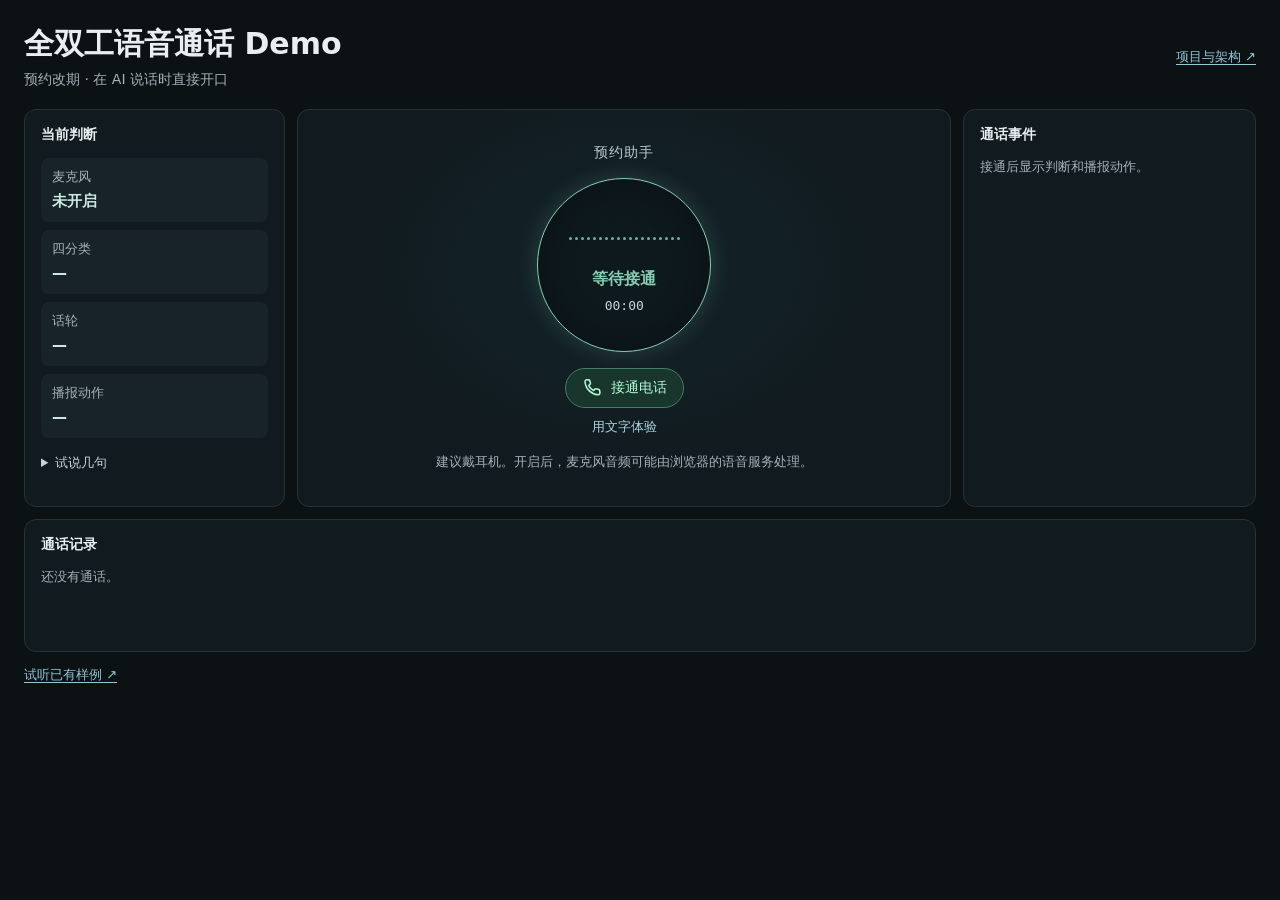
==== commit d9ae63d7: "Remove the demo footer caption" ====
--- a/index.html
+++ b/index.html
@@ -66,7 +66,7 @@
       <p id="partial"></p>
     </section>
   </div>
-  <footer>浏览器语音识别 · 规则判定 · 合成播报 <a href="navigation.html">试听已有样例 ↗</a></footer>
+    <footer><a href="navigation.html">试听已有样例 ↗</a></footer>
 </main>
 <audio id="speaker" preload="auto" src="call-greeting.m4a"></audio>
 </body>
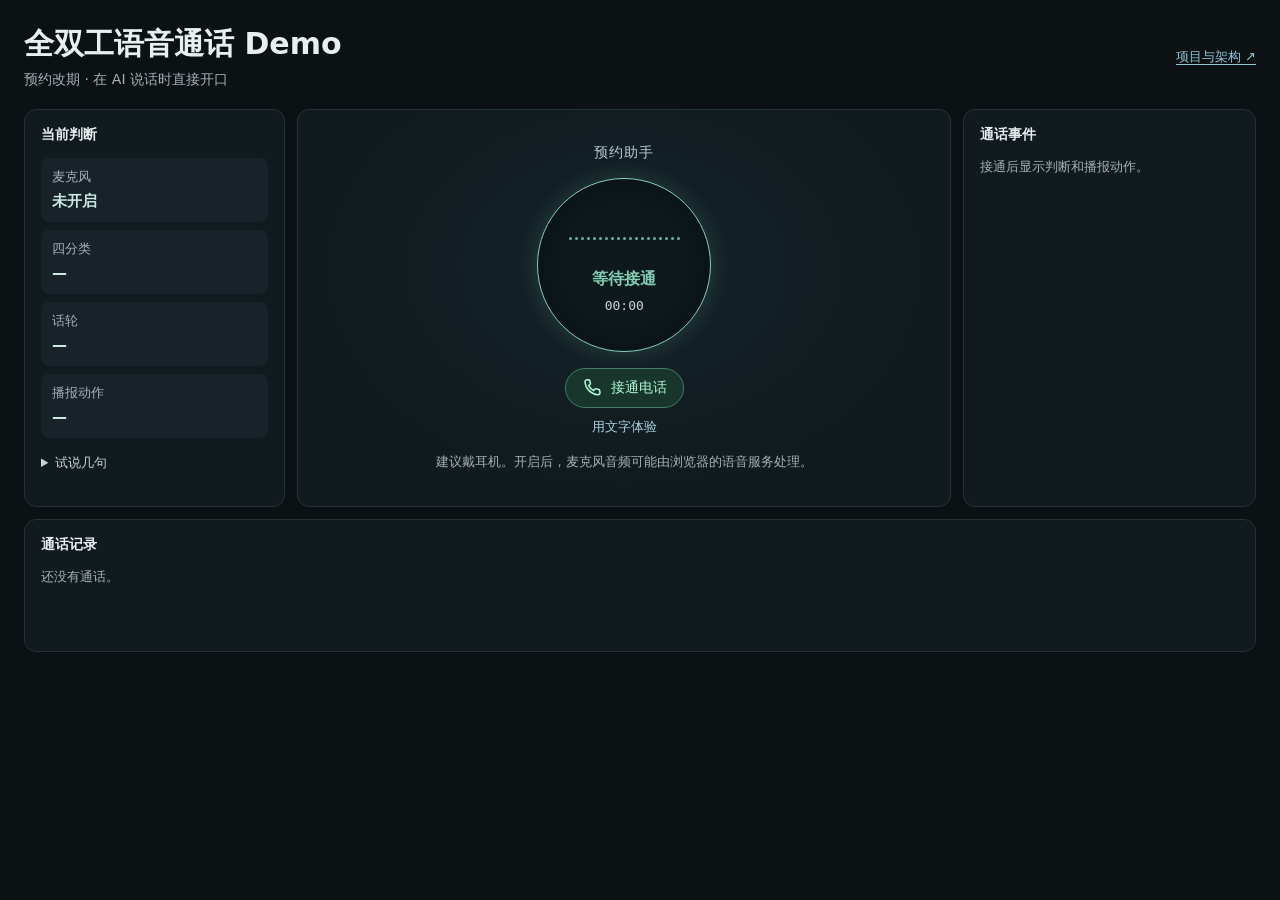
==== commit adeec882: "Remove obsolete listening examples footer" ====
--- a/index.html
+++ b/index.html
@@ -66,8 +66,9 @@
       <p id="partial"></p>
     </section>
   </div>
-    <footer><a href="navigation.html">试听已有样例 ↗</a></footer>
+
 </main>
 <audio id="speaker" preload="auto" src="call-greeting.m4a"></audio>
 </body>
 </html>
+
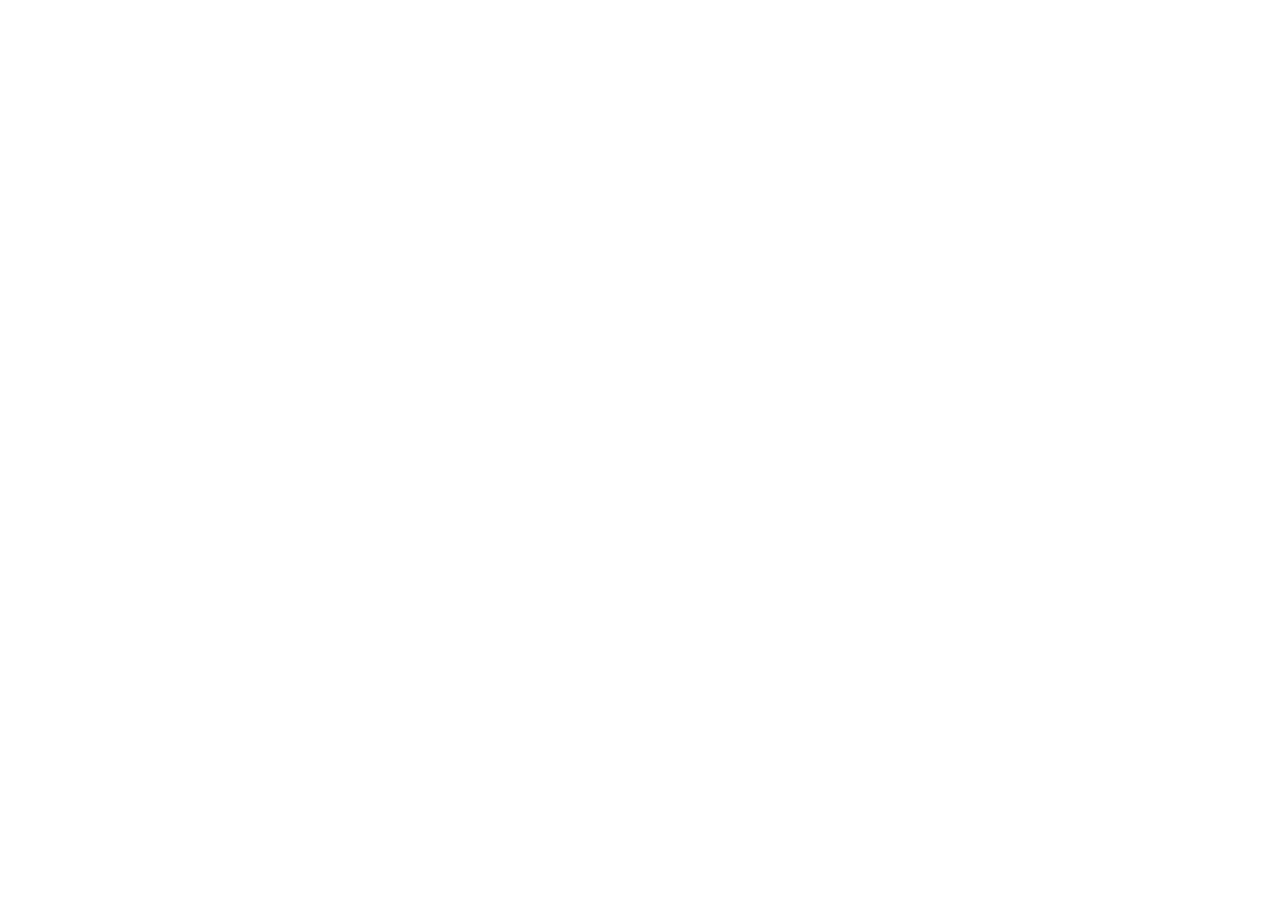
==== commit 1603b73d: "Connect demo entry to hosted Qwen voice backend Redirect to new URL for full-duplex voice call demo." ====
--- a/index.html
+++ b/index.html
@@ -1,74 +1 @@
-<!doctype html>
-<html lang="zh-CN">
-<head>
-<meta charset="utf-8">
-<meta name="viewport" content="width=device-width,initial-scale=1">
-<meta name="theme-color" content="#101619">
-<title>全双工语音通话 Demo</title>
-<link rel="stylesheet" href="call.css">
-<script src="call.js" defer></script>
-</head>
-<body>
-<main>
-  <header class="page-header">
-    <div><h1>全双工语音通话 Demo</h1><p>预约改期 · 在 AI 说话时直接开口</p></div>
-    <a href="https://github.com/EEexile/full-duplex-barge-in-demo">项目与架构 ↗</a>
-  </header>
-  <div class="dashboard">
-    <section class="panel signals" aria-labelledby="signal-title">
-      <h2 id="signal-title">当前判断</h2>
-      <dl>
-        <div><dt>麦克风</dt><dd id="mic-state">未开启</dd></div>
-        <div><dt>四分类</dt><dd id="classification">—</dd></div>
-        <div><dt>话轮</dt><dd id="turn-state">—</dd></div>
-        <div><dt>播报动作</dt><dd id="playback-state">—</dd></div>
-      </dl>
-      <details><summary>试说几句</summary>
-        <ul>
-          <li>「对对对」<span>停一拍，接着说</span></li>
-          <li>「我想改一下预约」<span>听清发言后停播</span></li>
-          <li>「等一下」<span>识别后停播，让你说</span></li>
-          <li>「我想改到……」<span>接着说「明天下午四点」</span></li>
-        </ul>
-      </details>
-    </section>
-    <section class="panel phone" aria-label="预约助手通话">
-      <p class="call-name">预约助手</p>
-      <div class="orb" id="orb" data-phase="idle">
-        <div class="wave" id="wave" aria-hidden="true"></div>
-        <strong id="call-state" role="status">等待接通</strong>
-        <time id="elapsed">00:00</time>
-      </div>
-      <button id="call" class="call-button">
-        <svg aria-hidden="true" viewBox="0 0 24 24" width="22" height="22" fill="none" stroke="currentColor" stroke-width="1.7"><path d="M8.1 3.4 5.5 3a2 2 0 0 0-2.2 2.1c.5 7.6 6.6 13.7 14.2 14.2a2 2 0 0 0 2.1-2.2l-.4-2.6a1 1 0 0 0-.7-.8l-3.2-.9a1 1 0 0 0-1 .2l-1.7 1.7a13.4 13.4 0 0 1-5.3-5.3L9 7.7a1 1 0 0 0 .2-1l-.9-3.2Z"/></svg>
-        <span>接通电话</span>
-      </button>
-      <button id="text-call" class="quiet-button">用文字体验</button>
-      <p class="note" id="hint">建议戴耳机。开启后，麦克风音频可能由浏览器的语音服务处理。</p>
-      <form id="message" hidden>
-        <label class="sr-only" for="message-text">输入你想说的话</label>
-        <input id="message-text" maxlength="120" placeholder="比如：等一下" autocomplete="off" required>
-        <button type="submit">发送</button>
-      </form>
-      <div class="shortcuts" id="shortcuts" hidden aria-label="试说台词">
-        <button type="button">对对对</button><button type="button">等一下</button><button type="button">我想改到</button><button type="button">明天下午四点</button>
-      </div>
-    </section>
-    <section class="panel trace" aria-labelledby="trace-title">
-      <h2 id="trace-title">通话事件</h2>
-      <p id="empty-events" class="empty">接通后显示判断和播报动作。</p>
-      <ol id="events" aria-live="polite" aria-relevant="additions"></ol>
-    </section>
-    <section class="panel conversation" aria-labelledby="conversation-title">
-      <h2 id="conversation-title">通话记录</h2>
-      <p id="empty-transcript" class="empty">还没有通话。</p>
-      <ol id="transcript" aria-live="polite" aria-relevant="additions text"></ol>
-      <p id="partial"></p>
-    </section>
-  </div>
-
-</main>
-<audio id="speaker" preload="auto" src="call-greeting.m4a"></audio>
-</body>
-</html>
-
+<!doctype html><html lang="zh-CN"><meta charset="utf-8"><meta name="viewport" content="width=device-width,initial-scale=1"><meta http-equiv="refresh" content="0;url=https://eeexile-duplex-qwen-20261109.sublimeshell4.chatgpt.site/"><title>全双工语音通话</title><style>body{font:18px system-ui;background:#0c171b;color:#d6e5e3;padding:12vh 8vw}a{color:#9ddbc4}</style><h1>全双工语音通话</h1><p><a href="https://eeexile-duplex-qwen-20261109.sublimeshell4.chatgpt.site/">接通 Qwen 语音助手 →</a></p><p>用本人的 ChatGPT 账号登录后即可体验。</p></html>
